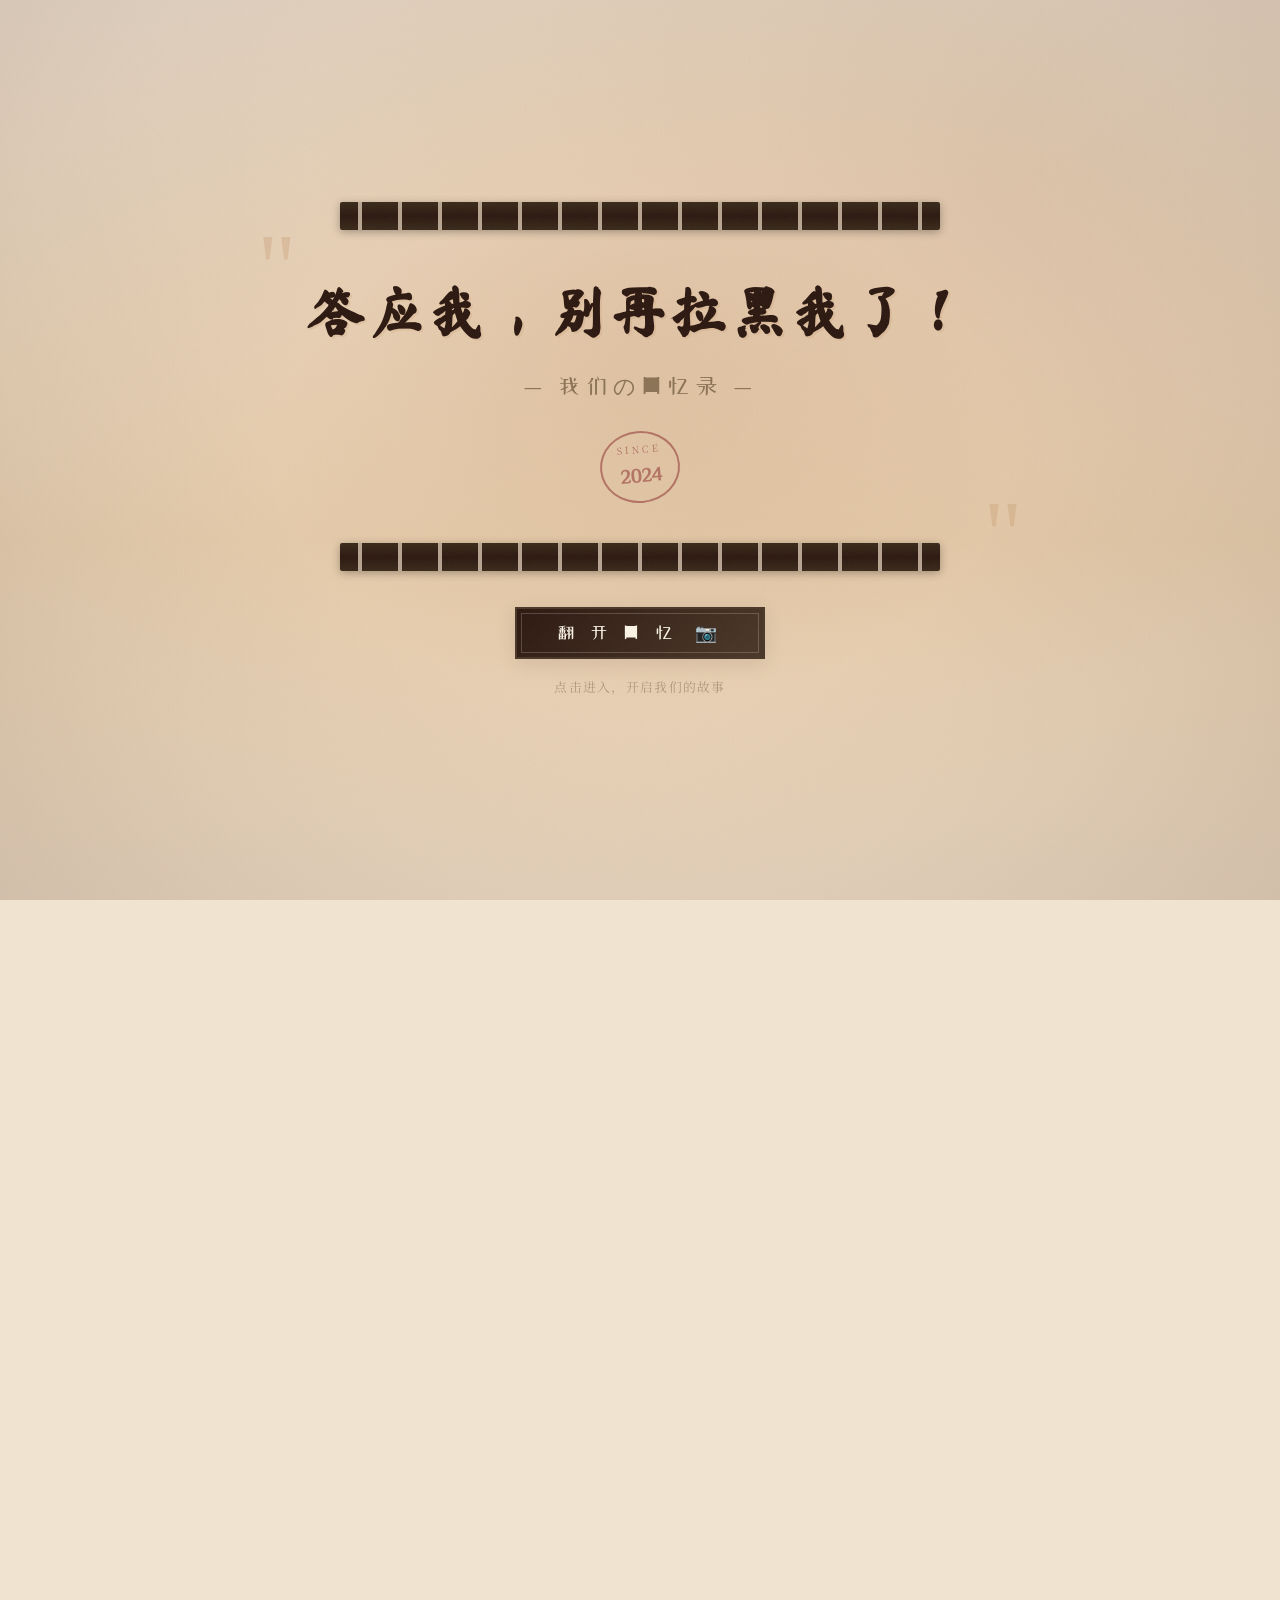
==== memories/index.html @ c4199455 "添加回忆录页面 - 复古胶片风" ====
<!DOCTYPE html>
<html lang="zh-CN">
<head>
    <meta charset="UTF-8">
    <meta name="viewport" content="width=device-width, initial-scale=1.0">
    <title>我们的回忆录</title>
    <link rel="preconnect" href="https://fonts.googleapis.com">
    <link rel="preconnect" href="https://fonts.gstatic.com" crossorigin>
    <link href="https://fonts.googleapis.com/css2?family=Ma+Shan+Zheng&family=Noto+Serif+SC:wght@300;400;700&family=ZCOOL+XiaoWei&display=swap" rel="stylesheet">
    <link rel="stylesheet" href="style.css">
</head>
<body>
    <!-- 胶片颗粒覆盖层 -->
    <div class="film-grain"></div>

    <!-- ========== 封面页 ========== -->
    <section class="cover" id="cover">
        <div class="cover-overlay"></div>

        <!-- 顶部胶片条 -->
        <div class="film-strip film-strip-top">
            <div class="sprocket-holes"></div>
        </div>

        <div class="cover-content">
            <!-- 装饰性引号 -->
            <span class="cover-quote cover-quote-left">"</span>

            <h1 class="cover-title" id="cover-title"></h1>
            <p class="cover-subtitle" id="cover-subtitle"></p>

            <span class="cover-quote cover-quote-right">"</span>

            <!-- 日期印章 -->
            <div class="date-stamp">
                <span class="stamp-text">Since</span>
                <span class="stamp-year">2024</span>
            </div>
        </div>

        <!-- 底部胶片条 -->
        <div class="film-strip film-strip-bottom">
            <div class="sprocket-holes"></div>
        </div>

        <!-- 进入按钮 -->
        <button class="enter-btn" id="enter-btn">
            <span class="enter-btn-text">翻 开 回 忆</span>
            <span class="enter-btn-icon">📷</span>
        </button>

        <p class="cover-hint">点击进入，开启我们的故事</p>
    </section>

    <!-- ========== 主内容区 ========== -->
    <main class="main-content" id="main-content">
        <!-- 音乐播放器 -->
        <div class="music-player" id="music-player">
            <button class="music-btn playing" id="music-toggle" title="暂停/播放音乐">
                <span class="music-disc">💿</span>
                <span class="music-note">🎵</span>
            </button>
            <div class="music-info" id="music-info">
                <span class="music-title"></span>
                <span class="music-artist"></span>
            </div>
        </div>

        <!-- 回忆时间轴 -->
        <section class="timeline" id="timeline">
            <div class="timeline-line"></div>
            <!-- 由 JS 动态生成 -->
        </section>

        <!-- 页脚 -->
        <footer class="footer">
            <div class="footer-divider"></div>
            <p class="footer-text">❤️</p>
            <p class="footer-sub">我们的故事，未完待续...</p>
            <p class="footer-sub">添加新回忆：把照片放进 photos/ 文件夹，在 data.json 里新增一条记录即可</p>
        </footer>
    </main>

    <!-- 背景音乐 -->
    <audio id="bg-music" loop preload="auto"></audio>

    <script src="script.js"></script>
</body>
</html>
---- memories/style.css ----
/* ============================================
   复古胶片风回忆录 — 样式表
   ============================================ */

/* --- CSS 变量 (复古暖色系) --- */
:root {
    --cream: #faf3e6;
    --paper: #f0e4d0;
    --warm-tan: #c4956a;
    --sepia: #8b7355;
    --dark-brown: #4a3728;
    --deep-brown: #2c1810;
    --vintage-red: #c41e3a;
    --faded-red: #a0524a;
    --gold: #b8860b;
    --dark-gold: #8b6914;
    --shadow-soft: 0 4px 20px rgba(44, 24, 16, 0.10);
    --shadow-card: 0 8px 32px rgba(44, 24, 16, 0.14);
    --shadow-hover: 0 16px 40px rgba(44, 24, 16, 0.20);
    --font-title: 'Ma Shan Zheng', 'STKaiti', 'KaiTi', cursive;
    --font-body: 'Noto Serif SC', 'STSong', 'SimSun', 'Songti SC', serif;
    --font-decorative: 'ZCOOL XiaoWei', 'STKaiti', 'KaiTi', serif;
    --transition-slow: 0.8s cubic-bezier(0.25, 0.46, 0.45, 0.94);
    --transition-medium: 0.4s cubic-bezier(0.25, 0.46, 0.45, 0.94);
}

/* --- 基础重置 --- */
*, *::before, *::after {
    margin: 0;
    padding: 0;
    box-sizing: border-box;
}

html {
    scroll-behavior: smooth;
    font-size: 16px;
}

body {
    font-family: var(--font-body);
    background-color: var(--paper);
    color: var(--dark-brown);
    line-height: 1.8;
    overflow-x: hidden;
    -webkit-font-smoothing: antialiased;
}

/* ============================================
   胶片颗粒覆盖层 (SVG 噪点)
   ============================================ */
.film-grain {
    position: fixed;
    inset: 0;
    pointer-events: none;
    z-index: 10000;
    opacity: 0.05;
    background-image: url("data:image/svg+xml,%3Csvg viewBox='0 0 256 256' xmlns='http://www.w3.org/2000/svg'%3E%3Cfilter id='noise'%3E%3CfeTurbulence type='fractalNoise' baseFrequency='0.85' numOctaves='4' stitchTiles='stitch'/%3E%3C/filter%3E%3Crect width='100%25' height='100%25' filter='url(%23noise)'/%3E%3C/svg%3E");
    background-repeat: repeat;
    background-size: 200px 200px;
    animation: grain-shift 0.5s steps(3) infinite;
}

@keyframes grain-shift {
    0%, 100% { transform: translate(0, 0); }
    33% { transform: translate(-1px, 1px); }
    66% { transform: translate(1px, -1px); }
}

/* ============================================
   封面页
   ============================================ */
.cover {
    position: fixed;
    inset: 0;
    z-index: 100;
    display: flex;
    flex-direction: column;
    align-items: center;
    justify-content: center;
    background:
        radial-gradient(ellipse at 50% 40%, rgba(196, 149, 106, 0.25) 0%, transparent 70%),
        radial-gradient(ellipse at 80% 20%, rgba(180, 130, 90, 0.15) 0%, transparent 50%),
        linear-gradient(180deg, #f5e6d3 0%, #eed9c0 30%, #e8d0b0 60%, #f0dcc5 100%);
    transition: transform var(--transition-slow), opacity var(--transition-slow);
}

.cover.hidden {
    transform: translateY(-100%);
    opacity: 0;
    pointer-events: none;
}

.cover-overlay {
    position: absolute;
    inset: 0;
    background:
        radial-gradient(ellipse at 50% 50%, transparent 40%, rgba(44, 24, 16, 0.15) 100%);
    pointer-events: none;
}

/* --- 胶片条 --- */
.film-strip {
    width: 90%;
    max-width: 600px;
    height: 28px;
    position: relative;
    background: linear-gradient(180deg, #3a2a1a 0%, #2c1810 50%, #3a2a1a 100%);
    border-radius: 2px;
    box-shadow: 0 2px 8px rgba(0,0,0,0.3);
}

.sprocket-holes {
    width: 100%;
    height: 100%;
    background-image:
        repeating-linear-gradient(
            90deg,
            transparent,
            transparent 18px,
            #f0dcc5 18px,
            #f0dcc5 22px,
            transparent 22px,
            transparent 40px
        );
    opacity: 0.7;
}

.film-strip-top {
    margin-bottom: 20px;
}

.film-strip-bottom {
    margin-top: 20px;
}

/* --- 封面文字 --- */
.cover-content {
    text-align: center;
    position: relative;
    padding: 20px 30px;
}

.cover-quote {
    font-family: Georgia, 'Times New Roman', serif;
    font-size: 6rem;
    color: var(--warm-tan);
    opacity: 0.3;
    position: absolute;
    line-height: 1;
}

.cover-quote-left {
    top: -30px;
    left: -20px;
}

.cover-quote-right {
    bottom: -60px;
    right: -20px;
}

.cover-title {
    font-family: var(--font-title);
    font-size: clamp(2rem, 5vw, 3.5rem);
    color: var(--deep-brown);
    letter-spacing: 0.08em;
    line-height: 1.5;
    text-shadow: 2px 2px 0px rgba(196, 149, 106, 0.2);
    animation: title-flicker 6s ease-in-out infinite;
}

@keyframes title-flicker {
    0%, 100% { opacity: 1; }
    92% { opacity: 1; }
    93% { opacity: 0.85; }
    94% { opacity: 1; }
    96% { opacity: 0.9; }
    97% { opacity: 1; }
}

.cover-subtitle {
    font-family: var(--font-decorative);
    font-size: clamp(1rem, 2vw, 1.4rem);
    color: var(--sepia);
    margin-top: 12px;
    letter-spacing: 0.2em;
}

/* --- 日期印章 --- */
.date-stamp {
    display: inline-flex;
    flex-direction: column;
    align-items: center;
    margin-top: 24px;
    padding: 8px 16px;
    border: 2px solid var(--faded-red);
    border-radius: 50%;
    color: var(--faded-red);
    transform: rotate(-5deg);
    opacity: 0.7;
}

.stamp-text {
    font-size: 0.6rem;
    letter-spacing: 0.3em;
    text-transform: uppercase;
}

.stamp-year {
    font-family: var(--font-decorative);
    font-size: 1.2rem;
    font-weight: 700;
}

/* --- 进入按钮 --- */
.enter-btn {
    margin-top: 36px;
    padding: 14px 40px;
    background: linear-gradient(135deg, var(--deep-brown), var(--dark-brown));
    color: var(--cream);
    border: 2px solid var(--dark-brown);
    font-family: var(--font-decorative);
    font-size: 1.1rem;
    letter-spacing: 0.3em;
    cursor: pointer;
    position: relative;
    overflow: hidden;
    transition: all var(--transition-medium);
    box-shadow: var(--shadow-soft);
}

.enter-btn::before {
    content: '';
    position: absolute;
    inset: 4px;
    border: 1px solid rgba(250, 243, 230, 0.2);
    pointer-events: none;
}

.enter-btn:hover {
    background: linear-gradient(135deg, #3a2518, var(--deep-brown));
    box-shadow: var(--shadow-hover);
    transform: translateY(-2px);
}

.enter-btn:active {
    transform: translateY(0);
}

.enter-btn-text {
    position: relative;
    z-index: 1;
}

.enter-btn-icon {
    margin-left: 8px;
    position: relative;
    z-index: 1;
}

/* --- 封面提示文字 --- */
.cover-hint {
    margin-top: 16px;
    font-size: 0.8rem;
    color: var(--sepia);
    opacity: 0.6;
    letter-spacing: 0.1em;
    animation: hint-pulse 2s ease-in-out infinite;
}

@keyframes hint-pulse {
    0%, 100% { opacity: 0.4; }
    50% { opacity: 0.8; }
}

/* ============================================
   主内容区
   ============================================ */
.main-content {
    min-height: 100vh;
    padding-bottom: 80px;
    opacity: 0;
    transition: opacity 0.6s ease;
}

.main-content.visible {
    opacity: 1;
}

/* ============================================
   音乐播放器
   ============================================ */
.music-player {
    position: fixed;
    top: 20px;
    right: 20px;
    z-index: 200;
    display: flex;
    align-items: center;
    gap: 10px;
    padding: 8px 16px 8px 8px;
    background: rgba(44, 24, 16, 0.85);
    backdrop-filter: blur(10px);
    border-radius: 30px;
    border: 1px solid rgba(196, 149, 106, 0.3);
    box-shadow: var(--shadow-soft);
    transition: all var(--transition-medium);
}

.music-player:hover {
    background: rgba(44, 24, 16, 0.95);
    box-shadow: var(--shadow-hover);
}

.music-btn {
    width: 40px;
    height: 40px;
    border-radius: 50%;
    border: 2px solid var(--warm-tan);
    background: transparent;
    cursor: pointer;
    display: flex;
    align-items: center;
    justify-content: center;
    font-size: 1rem;
    transition: all var(--transition-medium);
    position: relative;
}

.music-btn:hover {
    border-color: var(--cream);
    background: rgba(250, 243, 230, 0.1);
}

.music-btn .music-note {
    display: block;
    transition: all var(--transition-medium);
}

.music-btn.playing .music-note {
    animation: note-spin 2s linear infinite;
}

@keyframes note-spin {
    from { transform: rotate(0deg); }
    to { transform: rotate(360deg); }
}

.music-btn.paused .music-note {
    animation: none;
    opacity: 0.4;
}

.music-info {
    display: flex;
    flex-direction: column;
    line-height: 1.3;
}

.music-title {
    font-family: var(--font-decorative);
    font-size: 0.75rem;
    color: var(--cream);
    letter-spacing: 0.05em;
}

.music-artist {
    font-size: 0.65rem;
    color: var(--warm-tan);
    opacity: 0.8;
}

/* ============================================
   时间轴
   ============================================ */
.timeline {
    position: relative;
    max-width: 1000px;
    margin: 0 auto;
    padding: 80px 20px 40px;
}

/* 时间轴中线 */
.timeline-line {
    position: absolute;
    top: 0;
    left: 50%;
    transform: translateX(-50%);
    width: 2px;
    height: 100%;
    background: linear-gradient(
        180deg,
        transparent 0%,
        var(--warm-tan) 5%,
        var(--warm-tan) 95%,
        transparent 100%
    );
    z-index: 0;
}

/* ============================================
   回忆卡片
   ============================================ */
.memory-card {
    position: relative;
    display: flex;
    align-items: center;
    margin-bottom: 100px;
    opacity: 0;
    transform: translateY(60px);
    transition: opacity 0.8s ease, transform 0.8s cubic-bezier(0.25, 0.46, 0.45, 0.94);
    z-index: 1;
}

.memory-card.revealed {
    opacity: 1;
    transform: translateY(0);
}

/* 交替布局 */
.memory-card:nth-child(odd) {
    flex-direction: row;
    padding-right: 50%;
}

.memory-card:nth-child(even) {
    flex-direction: row-reverse;
    padding-left: 50%;
}

/* 时间轴节点 */
.memory-card::before {
    content: '';
    position: absolute;
    left: 50%;
    top: 50%;
    transform: translate(-50%, -50%);
    width: 14px;
    height: 14px;
    background: var(--vintage-red);
    border: 3px solid var(--cream);
    border-radius: 50%;
    z-index: 2;
    box-shadow: 0 0 0 4px var(--warm-tan);
}

/* --- 照片容器 (拍立得风格) --- */
.photo-wrapper {
    flex-shrink: 0;
    width: 260px;
    background: #fffef9;
    padding: 12px 12px 40px 12px;
    box-shadow: var(--shadow-card);
    transform: rotate(-2deg);
    transition: all var(--transition-medium);
    position: relative;
}

.memory-card:nth-child(even) .photo-wrapper {
    transform: rotate(2deg);
}

.photo-wrapper:hover {
    transform: rotate(0deg) scale(1.03);
    box-shadow: var(--shadow-hover);
    z-index: 5;
}

.photo-wrapper img {
    width: 100%;
    height: 200px;
    object-fit: cover;
    display: block;
    background: #e8d0b0;
}

/* 照片占位样式（图片未加载时） */
.photo-placeholder {
    width: 100%;
    height: 200px;
    background: linear-gradient(135deg, #e8d0b0, #dcc8a0, #e8d0b0);
    display: flex;
    align-items: center;
    justify-content: center;
    font-size: 2rem;
    color: var(--sepia);
}

/* --- 文字区域 --- */
.memory-text {
    padding: 20px 30px;
    flex: 1;
}

.memory-date {
    font-family: var(--font-decorative);
    font-size: 0.85rem;
    color: var(--vintage-red);
    letter-spacing: 0.15em;
    margin-bottom: 8px;
    display: flex;
    align-items: center;
    gap: 8px;
}

.memory-date::before {
    content: '📅';
    font-size: 0.75rem;
}

.memory-caption {
    font-family: var(--font-body);
    font-size: 1rem;
    color: var(--dark-brown);
    line-height: 1.9;
}

/* --- 卡片间距调整 --- */
.memory-card:nth-child(odd) .photo-wrapper {
    margin-right: 30px;
}

.memory-card:nth-child(even) .photo-wrapper {
    margin-left: 30px;
}

/* ============================================
   页脚
   ============================================ */
.footer {
    text-align: center;
    padding: 60px 20px 40px;
    position: relative;
    z-index: 1;
}

.footer-divider {
    width: 60px;
    height: 2px;
    background: var(--warm-tan);
    margin: 0 auto 30px;
    opacity: 0.5;
}

.footer-text {
    font-size: 2rem;
    animation: heart-beat 1.5s ease-in-out infinite;
}

@keyframes heart-beat {
    0%, 100% { transform: scale(1); }
    15% { transform: scale(1.15); }
    30% { transform: scale(1); }
    45% { transform: scale(1.1); }
    60% { transform: scale(1); }
}

.footer-sub {
    font-family: var(--font-decorative);
    font-size: 0.95rem;
    color: var(--sepia);
    margin-top: 8px;
    letter-spacing: 0.1em;
}

.footer-sub:last-child {
    font-size: 0.7rem;
    opacity: 0.5;
    margin-top: 20px;
}

/* ============================================
   响应式 — 移动端
   ============================================ */
@media (max-width: 768px) {
    .cover-title {
        font-size: 1.8rem;
    }

    .cover-subtitle {
        font-size: 0.95rem;
    }

    .enter-btn {
        padding: 12px 30px;
        font-size: 1rem;
    }

    /* 时间轴左对齐 */
    .timeline-line {
        left: 24px;
    }

    .memory-card,
    .memory-card:nth-child(odd),
    .memory-card:nth-child(even) {
        flex-direction: column;
        padding: 0 0 0 50px;
        margin-bottom: 60px;
    }

    .memory-card::before {
        left: 24px;
    }

    .memory-card:nth-child(odd) .photo-wrapper,
    .memory-card:nth-child(even) .photo-wrapper {
        margin: 0 0 16px 0;
        width: 100%;
        max-width: 280px;
    }

    .memory-text {
        padding: 10px 0;
    }

    .photo-wrapper img,
    .photo-placeholder {
        height: 180px;
    }

    /* 音乐播放器移到底部 */
    .music-player {
        top: auto;
        bottom: 20px;
        right: 10px;
        padding: 6px 12px 6px 6px;
    }

    .music-btn {
        width: 34px;
        height: 34px;
    }

    .music-info {
        display: none;
    }

    .cover-quote {
        font-size: 3rem;
    }
}

@media (max-width: 400px) {
    .cover-title {
        font-size: 1.5rem;
    }

    .memory-card,
    .memory-card:nth-child(odd),
    .memory-card:nth-child(even) {
        padding-left: 40px;
    }

    .photo-wrapper img,
    .photo-placeholder {
        height: 150px;
    }
}

/* ============================================
   打印样式 (如果有人想打印留念)
   ============================================ */
@media print {
    .film-grain,
    .music-player,
    .enter-btn,
    .cover-hint,
    .film-strip { display: none; }

    .cover { position: relative; }
    .main-content { opacity: 1; }
}
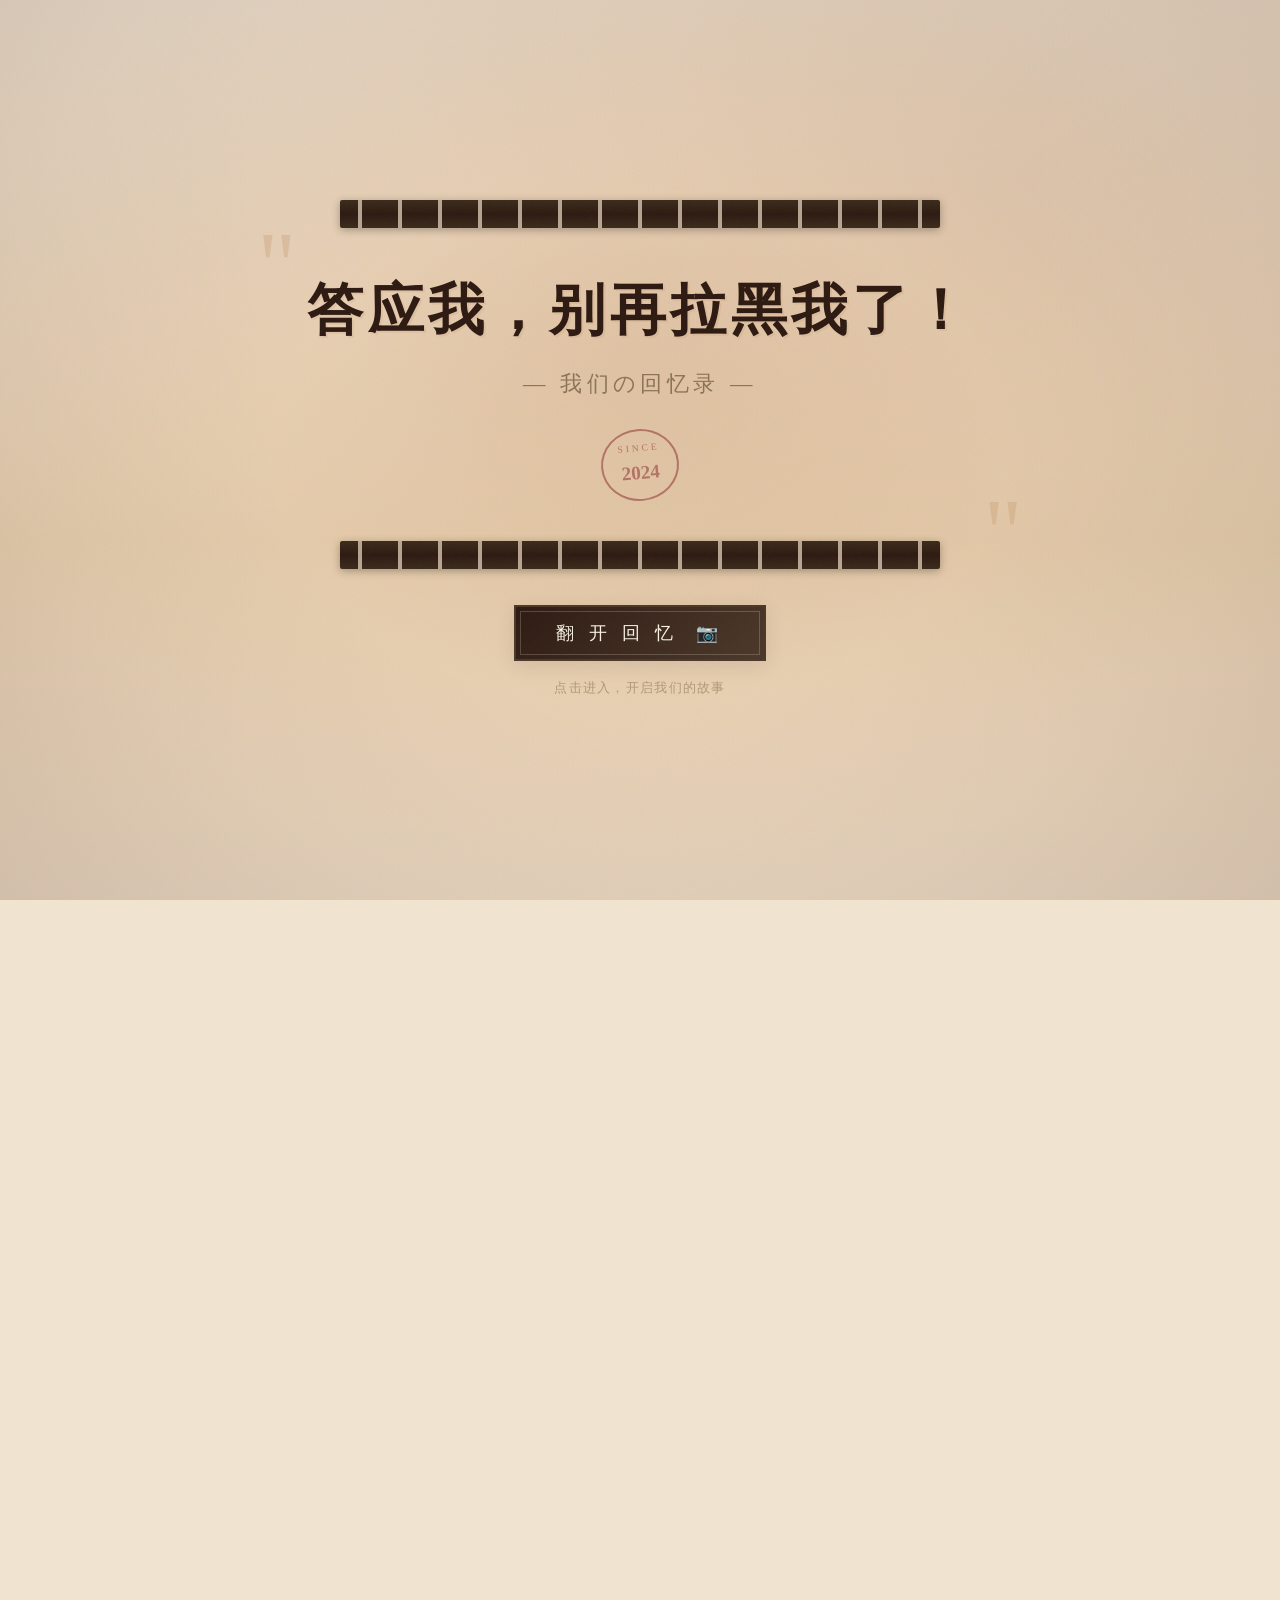
==== commit 344f3f7c: "去掉 Google Fonts，改用系统字体，国内加载更快" ====
--- a/memories/index.html
+++ b/memories/index.html
@@ -4,9 +4,6 @@
     <meta charset="UTF-8">
     <meta name="viewport" content="width=device-width, initial-scale=1.0">
     <title>我们的回忆录</title>
-    <link rel="preconnect" href="https://fonts.googleapis.com">
-    <link rel="preconnect" href="https://fonts.gstatic.com" crossorigin>
-    <link href="https://fonts.googleapis.com/css2?family=Ma+Shan+Zheng&family=Noto+Serif+SC:wght@300;400;700&family=ZCOOL+XiaoWei&display=swap" rel="stylesheet">
     <link rel="stylesheet" href="style.css">
 </head>
 <body>
--- a/memories/style.css
+++ b/memories/style.css
@@ -17,9 +17,9 @@
     --shadow-soft: 0 4px 20px rgba(44, 24, 16, 0.10);
     --shadow-card: 0 8px 32px rgba(44, 24, 16, 0.14);
     --shadow-hover: 0 16px 40px rgba(44, 24, 16, 0.20);
-    --font-title: 'Ma Shan Zheng', 'STKaiti', 'KaiTi', cursive;
-    --font-body: 'Noto Serif SC', 'STSong', 'SimSun', 'Songti SC', serif;
-    --font-decorative: 'ZCOOL XiaoWei', 'STKaiti', 'KaiTi', serif;
+    --font-title: 'KaiTi', 'STKaiti', '楷体', cursive;
+    --font-body: 'Songti SC', 'STSong', '宋体', 'SimSun', serif;
+    --font-decorative: 'KaiTi', 'STKaiti', '楷体', serif;
     --transition-slow: 0.8s cubic-bezier(0.25, 0.46, 0.45, 0.94);
     --transition-medium: 0.4s cubic-bezier(0.25, 0.46, 0.45, 0.94);
 }
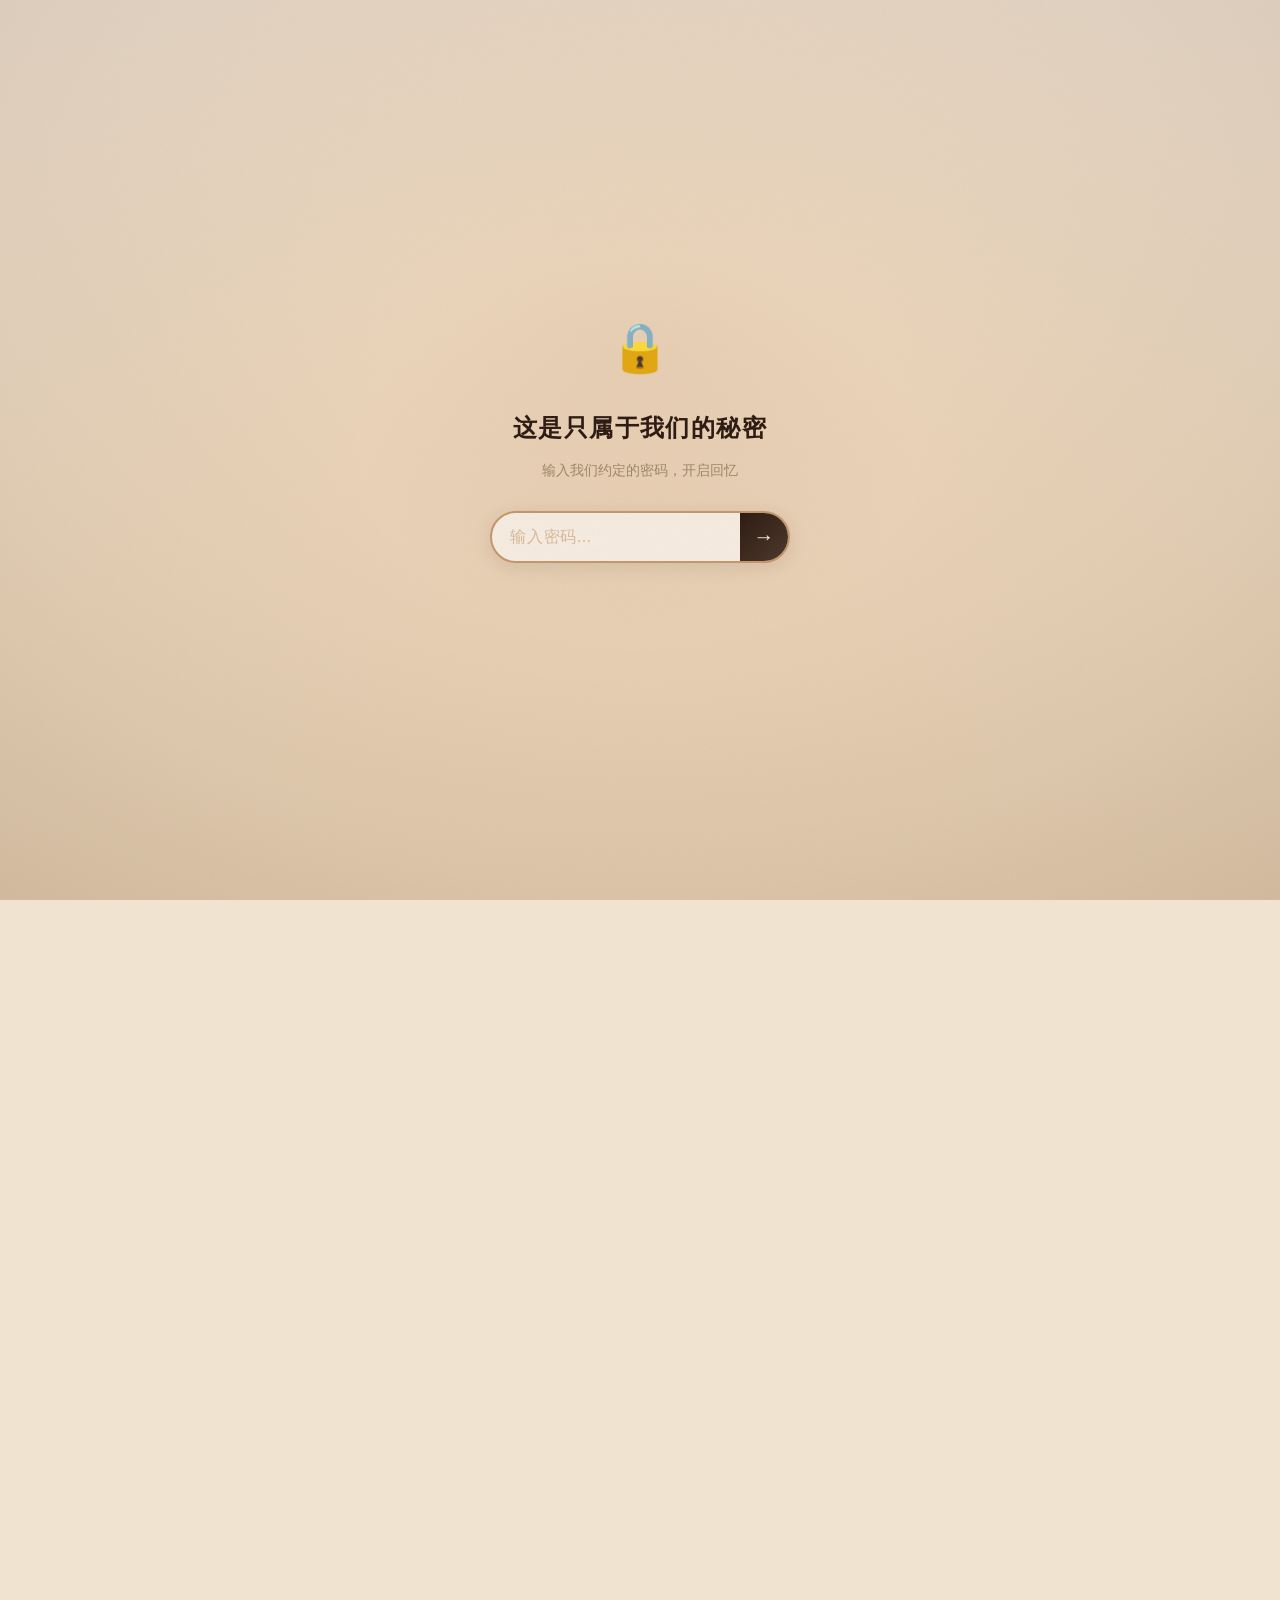
==== commit 5b72c599: "添加密码锁屏，保护隐私" ====
--- a/memories/index.html
+++ b/memories/index.html
@@ -9,6 +9,30 @@
 <body>
     <!-- 胶片颗粒覆盖层 -->
     <div class="film-grain"></div>
+
+    <!-- ========== 密码锁屏 ========== -->
+    <section class="password-screen" id="password-screen">
+        <div class="password-overlay"></div>
+        <div class="password-card">
+            <div class="password-icon">🔒</div>
+            <h2 class="password-title">这是只属于我们的秘密</h2>
+            <p class="password-hint">输入我们约定的密码，开启回忆</p>
+            <div class="password-input-group">
+                <input
+                    type="password"
+                    id="password-input"
+                    class="password-input"
+                    placeholder="输入密码..."
+                    maxlength="20"
+                    autocomplete="off"
+                >
+                <button class="password-submit" id="password-submit">
+                    <span>→</span>
+                </button>
+            </div>
+            <p class="password-error" id="password-error"></p>
+        </div>
+    </section>
 
     <!-- ========== 封面页 ========== -->
     <section class="cover" id="cover">
--- a/memories/style.css
+++ b/memories/style.css
@@ -67,6 +67,161 @@
 }
 
 /* ============================================
+   密码锁屏
+   ============================================ */
+.password-screen {
+    position: fixed;
+    inset: 0;
+    z-index: 200;
+    display: flex;
+    align-items: center;
+    justify-content: center;
+    background:
+        radial-gradient(ellipse at 50% 40%, rgba(196, 149, 106, 0.2) 0%, transparent 70%),
+        linear-gradient(180deg, #f5e6d3 0%, #eed9c0 50%, #e8d0b0 100%);
+    transition: opacity 0.6s ease, transform 0.6s ease;
+}
+
+.password-screen.hidden {
+    opacity: 0;
+    transform: scale(1.05);
+    pointer-events: none;
+}
+
+.password-overlay {
+    position: absolute;
+    inset: 0;
+    background:
+        radial-gradient(ellipse at 50% 50%, transparent 30%, rgba(44, 24, 16, 0.12) 100%);
+    pointer-events: none;
+}
+
+.password-card {
+    position: relative;
+    z-index: 1;
+    text-align: center;
+    padding: 40px 30px;
+    max-width: 360px;
+    width: 90%;
+}
+
+.password-icon {
+    font-size: 3rem;
+    margin-bottom: 16px;
+    animation: lock-float 3s ease-in-out infinite;
+}
+
+@keyframes lock-float {
+    0%, 100% { transform: translateY(0); }
+    50% { transform: translateY(-8px); }
+}
+
+.password-title {
+    font-family: var(--font-title);
+    font-size: 1.5rem;
+    color: var(--deep-brown);
+    margin-bottom: 8px;
+    letter-spacing: 0.06em;
+}
+
+.password-hint {
+    font-family: var(--font-body);
+    font-size: 0.85rem;
+    color: var(--sepia);
+    margin-bottom: 28px;
+    opacity: 0.8;
+}
+
+.password-input-group {
+    display: flex;
+    align-items: center;
+    justify-content: center;
+    gap: 0;
+    background: rgba(255, 255, 255, 0.6);
+    border: 2px solid var(--warm-tan);
+    border-radius: 30px;
+    overflow: hidden;
+    box-shadow: var(--shadow-soft);
+    transition: all var(--transition-medium);
+}
+
+.password-input-group:focus-within {
+    border-color: var(--deep-brown);
+    box-shadow: var(--shadow-card);
+}
+
+.password-input {
+    flex: 1;
+    padding: 14px 18px;
+    border: none;
+    background: transparent;
+    font-family: var(--font-body);
+    font-size: 1rem;
+    color: var(--deep-brown);
+    outline: none;
+    letter-spacing: 0.1em;
+    min-width: 0;
+}
+
+.password-input::placeholder {
+    color: var(--warm-tan);
+    opacity: 0.6;
+    letter-spacing: 0.05em;
+}
+
+.password-submit {
+    width: 48px;
+    height: 48px;
+    flex-shrink: 0;
+    border: none;
+    background: linear-gradient(135deg, var(--deep-brown), var(--dark-brown));
+    color: var(--cream);
+    font-size: 1.3rem;
+    cursor: pointer;
+    display: flex;
+    align-items: center;
+    justify-content: center;
+    transition: all var(--transition-medium);
+}
+
+.password-submit:hover {
+    background: linear-gradient(135deg, #3a2518, var(--deep-brown));
+}
+
+.password-submit:active {
+    transform: scale(0.95);
+}
+
+.password-error {
+    font-family: var(--font-body);
+    font-size: 0.8rem;
+    color: var(--vintage-red);
+    margin-top: 12px;
+    min-height: 20px;
+    opacity: 0;
+    transition: opacity 0.3s ease;
+}
+
+.password-error.show {
+    opacity: 1;
+}
+
+/* 密码输入抖动动画 */
+.password-input-group.shake {
+    animation: shake 0.5s ease;
+}
+
+@keyframes shake {
+    0%, 100% { transform: translateX(0); }
+    15% { transform: translateX(-8px); }
+    30% { transform: translateX(8px); }
+    45% { transform: translateX(-6px); }
+    60% { transform: translateX(6px); }
+    75% { transform: translateX(-3px); }
+    90% { transform: translateX(3px); }
+}
+
+/* ============================================
    封面页
    ============================================ */
 .cover {
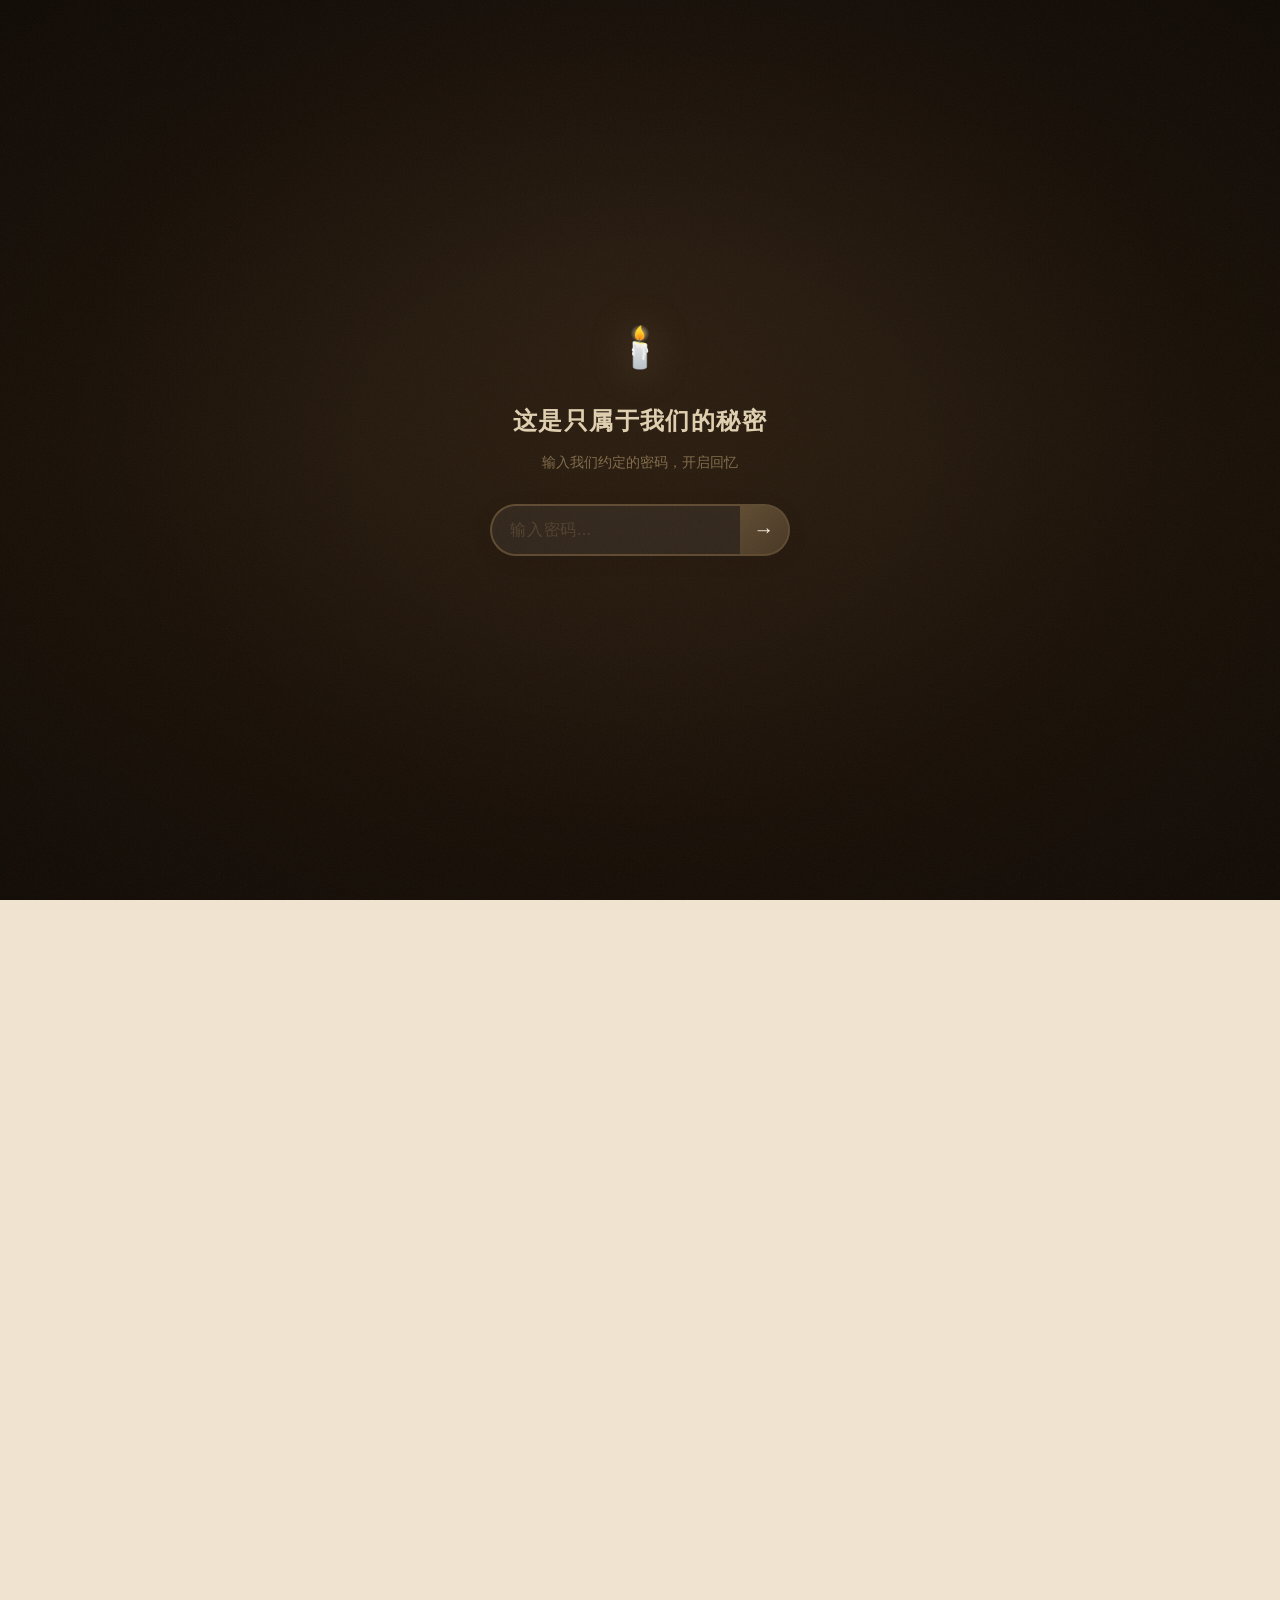
==== commit 2ccde77b: "封面重做：高级暗色电影感 + 浮动光粒子 + 呼吸光晕" ====
--- a/memories/index.html
+++ b/memories/index.html
@@ -14,7 +14,7 @@
     <section class="password-screen" id="password-screen">
         <div class="password-overlay"></div>
         <div class="password-card">
-            <div class="password-icon">🔒</div>
+            <div class="password-icon">🕯️</div>
             <h2 class="password-title">这是只属于我们的秘密</h2>
             <p class="password-hint">输入我们约定的密码，开启回忆</p>
             <div class="password-input-group">
@@ -36,7 +36,14 @@
 
     <!-- ========== 封面页 ========== -->
     <section class="cover" id="cover">
-        <div class="cover-overlay"></div>
+        <!-- 浮动光粒子 -->
+        <div class="particles-container" id="particles"></div>
+
+        <!-- 暗角 -->
+        <div class="cover-vignette"></div>
+
+        <!-- 中心光晕 -->
+        <div class="cover-spotlight"></div>
 
         <!-- 顶部胶片条 -->
         <div class="film-strip film-strip-top">
@@ -44,18 +51,31 @@
         </div>
 
         <div class="cover-content">
-            <!-- 装饰性引号 -->
-            <span class="cover-quote cover-quote-left">"</span>
+            <!-- 装饰 -->
+            <div class="cover-ornament">
+                <span class="ornament-line"></span>
+                <span class="ornament-star">✦</span>
+                <span class="ornament-line"></span>
+            </div>
 
+            <!-- 主标题 -->
             <h1 class="cover-title" id="cover-title"></h1>
+
+            <!-- 分割装饰 -->
+            <div class="cover-divider">
+                <span class="divider-dot">·</span>
+                <span class="divider-heart">♥</span>
+                <span class="divider-dot">·</span>
+            </div>
+
+            <!-- 副标题 -->
             <p class="cover-subtitle" id="cover-subtitle"></p>
 
-            <span class="cover-quote cover-quote-right">"</span>
-
-            <!-- 日期印章 -->
-            <div class="date-stamp">
-                <span class="stamp-text">Since</span>
-                <span class="stamp-year">2024</span>
+            <!-- 纪念日 -->
+            <div class="cover-since">
+                <span class="since-line"></span>
+                <span class="since-text">SINCE 2024</span>
+                <span class="since-line"></span>
             </div>
         </div>
 
@@ -66,11 +86,13 @@
 
         <!-- 进入按钮 -->
         <button class="enter-btn" id="enter-btn">
-            <span class="enter-btn-text">翻 开 回 忆</span>
-            <span class="enter-btn-icon">📷</span>
+            <span class="enter-btn-inner">
+                <span class="enter-btn-text">翻 开 回 忆</span>
+                <span class="enter-btn-arrow">→</span>
+            </span>
         </button>
 
-        <p class="cover-hint">点击进入，开启我们的故事</p>
+        <p class="cover-hint">轻触以上，开启时光</p>
     </section>
 
     <!-- ========== 主内容区 ========== -->
--- a/memories/style.css
+++ b/memories/style.css
@@ -92,7 +92,7 @@
     position: absolute;
     inset: 0;
     background:
-        radial-gradient(ellipse at 50% 50%, transparent 30%, rgba(44, 24, 16, 0.12) 100%);
+        radial-gradient(ellipse at 50% 50%, transparent 30%, rgba(0, 0, 0, 0.4) 100%);
     pointer-events: none;
 }
 
@@ -106,9 +106,10 @@
 }
 
 .password-icon {
-    font-size: 3rem;
+    font-size: 2.5rem;
     margin-bottom: 16px;
     animation: lock-float 3s ease-in-out infinite;
+    filter: drop-shadow(0 0 20px rgba(200, 160, 100, 0.3));
 }
 
 @keyframes lock-float {
@@ -222,7 +223,7 @@
 }
 
 /* ============================================
-   封面页
+   封面页 — 高级电影感
    ============================================ */
 .cover {
     position: fixed;
@@ -233,35 +234,91 @@
     align-items: center;
     justify-content: center;
     background:
-        radial-gradient(ellipse at 50% 40%, rgba(196, 149, 106, 0.25) 0%, transparent 70%),
-        radial-gradient(ellipse at 80% 20%, rgba(180, 130, 90, 0.15) 0%, transparent 50%),
-        linear-gradient(180deg, #f5e6d3 0%, #eed9c0 30%, #e8d0b0 60%, #f0dcc5 100%);
-    transition: transform var(--transition-slow), opacity var(--transition-slow);
+        radial-gradient(ellipse at 50% 30%, rgba(196, 149, 106, 0.12) 0%, transparent 60%),
+        radial-gradient(ellipse at 30% 70%, rgba(139, 90, 60, 0.08) 0%, transparent 50%),
+        radial-gradient(ellipse at 80% 60%, rgba(180, 130, 90, 0.06) 0%, transparent 50%),
+        linear-gradient(180deg, #1a1008 0%, #1f1409 30%, #1c1108 60%, #1a0f07 100%);
+    transition: transform 0.9s cubic-bezier(0.4, 0, 0.2, 1), opacity 0.9s cubic-bezier(0.4, 0, 0.2, 1);
+    overflow: hidden;
 }
 
 .cover.hidden {
-    transform: translateY(-100%);
+    transform: translateY(-105%);
     opacity: 0;
     pointer-events: none;
 }
 
-.cover-overlay {
+/* --- 中心光晕 --- */
+.cover-spotlight {
+    position: absolute;
+    top: 50%;
+    left: 50%;
+    transform: translate(-50%, -50%);
+    width: min(600px, 90vw);
+    height: min(700px, 80vh);
+    background: radial-gradient(ellipse at center, rgba(201, 169, 110, 0.10) 0%, rgba(180, 140, 80, 0.04) 40%, transparent 70%);
+    pointer-events: none;
+    animation: spotlight-breathe 4s ease-in-out infinite;
+}
+
+@keyframes spotlight-breathe {
+    0%, 100% { opacity: 0.8; transform: translate(-50%, -50%) scale(1); }
+    50% { opacity: 1; transform: translate(-50%, -50%) scale(1.06); }
+}
+
+/* --- 暗角 --- */
+.cover-vignette {
     position: absolute;
     inset: 0;
-    background:
-        radial-gradient(ellipse at 50% 50%, transparent 40%, rgba(44, 24, 16, 0.15) 100%);
+    background: radial-gradient(ellipse at center, transparent 50%, rgba(0, 0, 0, 0.5) 100%);
     pointer-events: none;
+    z-index: 1;
+}
+
+/* --- 浮动光粒子 --- */
+.particles-container {
+    position: absolute;
+    inset: 0;
+    pointer-events: none;
+    z-index: 0;
+    overflow: hidden;
+}
+
+.particle {
+    position: absolute;
+    border-radius: 50%;
+    background: radial-gradient(circle, rgba(220, 190, 140, 0.9) 0%, rgba(200, 160, 100, 0) 100%);
+    animation: float-up linear infinite;
+}
+
+@keyframes float-up {
+    0% {
+        transform: translateY(0) translateX(0) scale(1);
+        opacity: 0;
+    }
+    10% {
+        opacity: 1;
+    }
+    60% {
+        opacity: 0.6;
+    }
+    100% {
+        transform: translateY(-100vh) translateX(40px) scale(0.3);
+        opacity: 0;
+    }
 }
 
 /* --- 胶片条 --- */
 .film-strip {
-    width: 90%;
-    max-width: 600px;
-    height: 28px;
-    position: relative;
-    background: linear-gradient(180deg, #3a2a1a 0%, #2c1810 50%, #3a2a1a 100%);
+    width: min(85%, 500px);
+    height: 32px;
+    position: relative;
+    z-index: 2;
+    background: linear-gradient(180deg, #2a1a0c 0%, #1a0f06 40%, #2a1a0c 100%);
     border-radius: 2px;
-    box-shadow: 0 2px 8px rgba(0,0,0,0.3);
+    box-shadow:
+        0 4px 20px rgba(0, 0, 0, 0.5),
+        inset 0 1px 0 rgba(255, 255, 255, 0.03);
 }
 
 .sprocket-holes {
@@ -271,161 +328,283 @@
         repeating-linear-gradient(
             90deg,
             transparent,
-            transparent 18px,
-            #f0dcc5 18px,
-            #f0dcc5 22px,
-            transparent 22px,
-            transparent 40px
+            transparent 16px,
+            rgba(20, 12, 6, 0.8) 16px,
+            rgba(20, 12, 6, 0.8) 20px,
+            transparent 20px,
+            transparent 36px
         );
-    opacity: 0.7;
 }
 
 .film-strip-top {
-    margin-bottom: 20px;
+    margin-bottom: 12px;
 }
 
 .film-strip-bottom {
-    margin-top: 20px;
+    margin-top: 12px;
 }
 
 /* --- 封面文字 --- */
 .cover-content {
     text-align: center;
     position: relative;
-    padding: 20px 30px;
-}
-
-.cover-quote {
-    font-family: Georgia, 'Times New Roman', serif;
-    font-size: 6rem;
-    color: var(--warm-tan);
-    opacity: 0.3;
-    position: absolute;
-    line-height: 1;
-}
-
-.cover-quote-left {
-    top: -30px;
-    left: -20px;
-}
-
-.cover-quote-right {
-    bottom: -60px;
-    right: -20px;
-}
-
+    z-index: 3;
+    padding: 16px 24px;
+    max-width: 500px;
+}
+
+/* 顶部装饰 */
+.cover-ornament {
+    display: flex;
+    align-items: center;
+    justify-content: center;
+    gap: 12px;
+    margin-bottom: 28px;
+}
+
+.ornament-line {
+    display: block;
+    width: 40px;
+    height: 1px;
+    background: linear-gradient(90deg, transparent, rgba(201, 169, 110, 0.5), transparent);
+}
+
+.ornament-star {
+    color: #c9a96e;
+    font-size: 0.7rem;
+    animation: star-twinkle 2s ease-in-out infinite;
+}
+
+@keyframes star-twinkle {
+    0%, 100% { opacity: 0.4; }
+    50% { opacity: 1; }
+}
+
+/* 主标题 */
 .cover-title {
     font-family: var(--font-title);
-    font-size: clamp(2rem, 5vw, 3.5rem);
-    color: var(--deep-brown);
-    letter-spacing: 0.08em;
-    line-height: 1.5;
-    text-shadow: 2px 2px 0px rgba(196, 149, 106, 0.2);
-    animation: title-flicker 6s ease-in-out infinite;
-}
-
-@keyframes title-flicker {
-    0%, 100% { opacity: 1; }
-    92% { opacity: 1; }
-    93% { opacity: 0.85; }
-    94% { opacity: 1; }
-    96% { opacity: 0.9; }
-    97% { opacity: 1; }
-}
-
+    font-size: clamp(2rem, 5vw, 3.2rem);
+    color: #f0dfc0;
+    letter-spacing: 0.1em;
+    line-height: 1.6;
+    text-shadow:
+        0 0 40px rgba(200, 160, 100, 0.25),
+        0 2px 4px rgba(0, 0, 0, 0.5);
+    animation: title-glow 4s ease-in-out infinite;
+    margin: 0;
+}
+
+@keyframes title-glow {
+    0%, 100% { text-shadow: 0 0 40px rgba(200, 160, 100, 0.25), 0 2px 4px rgba(0,0,0,0.5); }
+    50% { text-shadow: 0 0 60px rgba(220, 180, 120, 0.40), 0 2px 4px rgba(0,0,0,0.5); }
+}
+
+/* 分割装饰 */
+.cover-divider {
+    display: flex;
+    align-items: center;
+    justify-content: center;
+    gap: 16px;
+    margin: 20px 0;
+}
+
+.divider-dot {
+    color: rgba(201, 169, 110, 0.5);
+    font-size: 0.5rem;
+}
+
+.divider-heart {
+    color: #c9a96e;
+    font-size: 0.85rem;
+    animation: heart-glow 1.5s ease-in-out infinite;
+}
+
+@keyframes heart-glow {
+    0%, 100% { opacity: 0.5; transform: scale(1); }
+    50% { opacity: 1; transform: scale(1.2); }
+}
+
+/* 副标题 */
 .cover-subtitle {
     font-family: var(--font-decorative);
-    font-size: clamp(1rem, 2vw, 1.4rem);
-    color: var(--sepia);
-    margin-top: 12px;
-    letter-spacing: 0.2em;
-}
-
-/* --- 日期印章 --- */
-.date-stamp {
-    display: inline-flex;
-    flex-direction: column;
-    align-items: center;
-    margin-top: 24px;
-    padding: 8px 16px;
-    border: 2px solid var(--faded-red);
-    border-radius: 50%;
-    color: var(--faded-red);
-    transform: rotate(-5deg);
-    opacity: 0.7;
-}
-
-.stamp-text {
-    font-size: 0.6rem;
-    letter-spacing: 0.3em;
-    text-transform: uppercase;
-}
-
-.stamp-year {
+    font-size: clamp(0.9rem, 1.8vw, 1.15rem);
+    color: rgba(200, 170, 120, 0.8);
+    margin: 0 auto;
+    letter-spacing: 0.25em;
+}
+
+/* 纪念日 */
+.cover-since {
+    display: flex;
+    align-items: center;
+    justify-content: center;
+    gap: 14px;
+    margin-top: 28px;
+}
+
+.since-line {
+    display: block;
+    width: 30px;
+    height: 1px;
+    background: rgba(201, 169, 110, 0.35);
+}
+
+.since-text {
     font-family: var(--font-decorative);
-    font-size: 1.2rem;
-    font-weight: 700;
+    font-size: 0.7rem;
+    letter-spacing: 0.35em;
+    color: rgba(180, 150, 110, 0.6);
 }
 
 /* --- 进入按钮 --- */
 .enter-btn {
-    margin-top: 36px;
-    padding: 14px 40px;
-    background: linear-gradient(135deg, var(--deep-brown), var(--dark-brown));
-    color: var(--cream);
-    border: 2px solid var(--dark-brown);
+    position: relative;
+    z-index: 3;
+    margin-top: 28px;
+    padding: 16px 48px;
+    background: transparent;
+    color: #d4b87a;
+    border: 1.5px solid rgba(200, 160, 100, 0.4);
     font-family: var(--font-decorative);
-    font-size: 1.1rem;
+    font-size: 1rem;
     letter-spacing: 0.3em;
     cursor: pointer;
+    transition: all 0.5s cubic-bezier(0.4, 0, 0.2, 1);
     position: relative;
     overflow: hidden;
-    transition: all var(--transition-medium);
-    box-shadow: var(--shadow-soft);
+    border-radius: 2px;
 }
 
 .enter-btn::before {
     content: '';
     position: absolute;
-    inset: 4px;
-    border: 1px solid rgba(250, 243, 230, 0.2);
-    pointer-events: none;
+    inset: 0;
+    background: linear-gradient(135deg, rgba(200, 160, 100, 0.08), rgba(180, 130, 80, 0.03));
+    opacity: 0;
+    transition: opacity 0.5s ease;
+}
+
+.enter-btn::after {
+    content: '';
+    position: absolute;
+    top: 50%;
+    left: 50%;
+    width: 0;
+    height: 0;
+    background: rgba(220, 190, 140, 0.08);
+    border-radius: 50%;
+    transform: translate(-50%, -50%);
+    transition: width 0.6s ease, height 0.6s ease;
 }
 
 .enter-btn:hover {
-    background: linear-gradient(135deg, #3a2518, var(--deep-brown));
-    box-shadow: var(--shadow-hover);
-    transform: translateY(-2px);
+    border-color: rgba(220, 180, 120, 0.7);
+    color: #e8d5b0;
+    text-shadow: 0 0 20px rgba(200, 160, 100, 0.3);
+    box-shadow:
+        0 0 30px rgba(200, 160, 100, 0.1),
+        inset 0 0 30px rgba(200, 160, 100, 0.03);
+    transform: translateY(-1px);
+}
+
+.enter-btn:hover::before {
+    opacity: 1;
+}
+
+.enter-btn:hover::after {
+    width: 400px;
+    height: 400px;
 }
 
 .enter-btn:active {
     transform: translateY(0);
-}
-
-.enter-btn-text {
+    transition: transform 0.1s ease;
+}
+
+.enter-btn-inner {
     position: relative;
     z-index: 1;
-}
-
-.enter-btn-icon {
-    margin-left: 8px;
-    position: relative;
-    z-index: 1;
-}
-
-/* --- 封面提示文字 --- */
+    display: flex;
+    align-items: center;
+    gap: 12px;
+}
+
+.enter-btn-arrow {
+    display: inline-block;
+    transition: transform 0.3s ease;
+    font-size: 1.1rem;
+}
+
+.enter-btn:hover .enter-btn-arrow {
+    transform: translateX(4px);
+}
+
+/* --- 封面提示 --- */
 .cover-hint {
-    margin-top: 16px;
-    font-size: 0.8rem;
-    color: var(--sepia);
-    opacity: 0.6;
-    letter-spacing: 0.1em;
-    animation: hint-pulse 2s ease-in-out infinite;
-}
-
-@keyframes hint-pulse {
-    0%, 100% { opacity: 0.4; }
-    50% { opacity: 0.8; }
+    position: relative;
+    z-index: 3;
+    margin-top: 18px;
+    font-family: var(--font-body);
+    font-size: 0.7rem;
+    color: rgba(180, 150, 110, 0.4);
+    letter-spacing: 0.15em;
+    animation: hint-fade 2.5s ease-in-out infinite;
+}
+
+@keyframes hint-fade {
+    0%, 100% { opacity: 0.3; }
+    50% { opacity: 0.7; }
+}
+
+/* ============================================
+   密码锁屏跟随封面风格
+   ============================================ */
+.password-screen {
+    background:
+        radial-gradient(ellipse at 50% 40%, rgba(196, 149, 106, 0.08) 0%, transparent 60%),
+        linear-gradient(180deg, #1a1008 0%, #1f1409 50%, #1c1108 100%);
+}
+
+.password-card {
+    color: #f0dfc0;
+}
+
+.password-title {
+    color: #e0d0b0;
+}
+
+.password-hint {
+    color: rgba(200, 170, 120, 0.7);
+}
+
+.password-input-group {
+    background: rgba(255, 255, 255, 0.06);
+    border-color: rgba(200, 160, 100, 0.3);
+}
+
+.password-input-group:focus-within {
+    border-color: rgba(220, 180, 120, 0.6);
+    box-shadow: 0 0 30px rgba(200, 160, 100, 0.1);
+}
+
+.password-input {
+    color: #f0dfc0;
+}
+
+.password-input::placeholder {
+    color: rgba(180, 150, 110, 0.4);
+}
+
+.password-submit {
+    background: linear-gradient(135deg, rgba(200, 160, 100, 0.3), rgba(160, 120, 70, 0.2));
+}
+
+.password-submit:hover {
+    background: linear-gradient(135deg, rgba(220, 180, 120, 0.4), rgba(180, 140, 90, 0.3));
+}
+
+.password-error {
+    color: #d4756b;
 }
 
 /* ============================================
@@ -729,17 +908,31 @@
    ============================================ */
 @media (max-width: 768px) {
     .cover-title {
-        font-size: 1.8rem;
+        font-size: 1.7rem;
     }
 
     .cover-subtitle {
-        font-size: 0.95rem;
+        font-size: 0.85rem;
+    }
+
+    .cover-spotlight {
+        width: 90vw;
+        height: 60vh;
     }
 
     .enter-btn {
-        padding: 12px 30px;
-        font-size: 1rem;
-    }
+        padding: 14px 36px;
+        font-size: 0.9rem;
+    }
+
+    .film-strip {
+        width: 90%;
+        height: 24px;
+    }
+
+    .cover-ornament { margin-bottom: 20px; }
+    .cover-divider { margin: 16px 0; }
+    .cover-since { margin-top: 22px; }
 
     /* 时间轴左对齐 */
     .timeline-line {
@@ -798,8 +991,23 @@
 
 @media (max-width: 400px) {
     .cover-title {
-        font-size: 1.5rem;
-    }
+        font-size: 1.4rem;
+    }
+
+    .cover-content {
+        padding: 12px 16px;
+    }
+
+    .enter-btn {
+        padding: 12px 30px;
+        font-size: 0.85rem;
+    }
+
+    .cover-ornament { gap: 8px; margin-bottom: 16px; }
+    .ornament-line { width: 25px; }
+    .cover-divider { margin: 12px 0; gap: 10px; }
+    .cover-since { margin-top: 18px; gap: 10px; }
+    .since-line { width: 20px; }
 
     .memory-card,
     .memory-card:nth-child(odd),
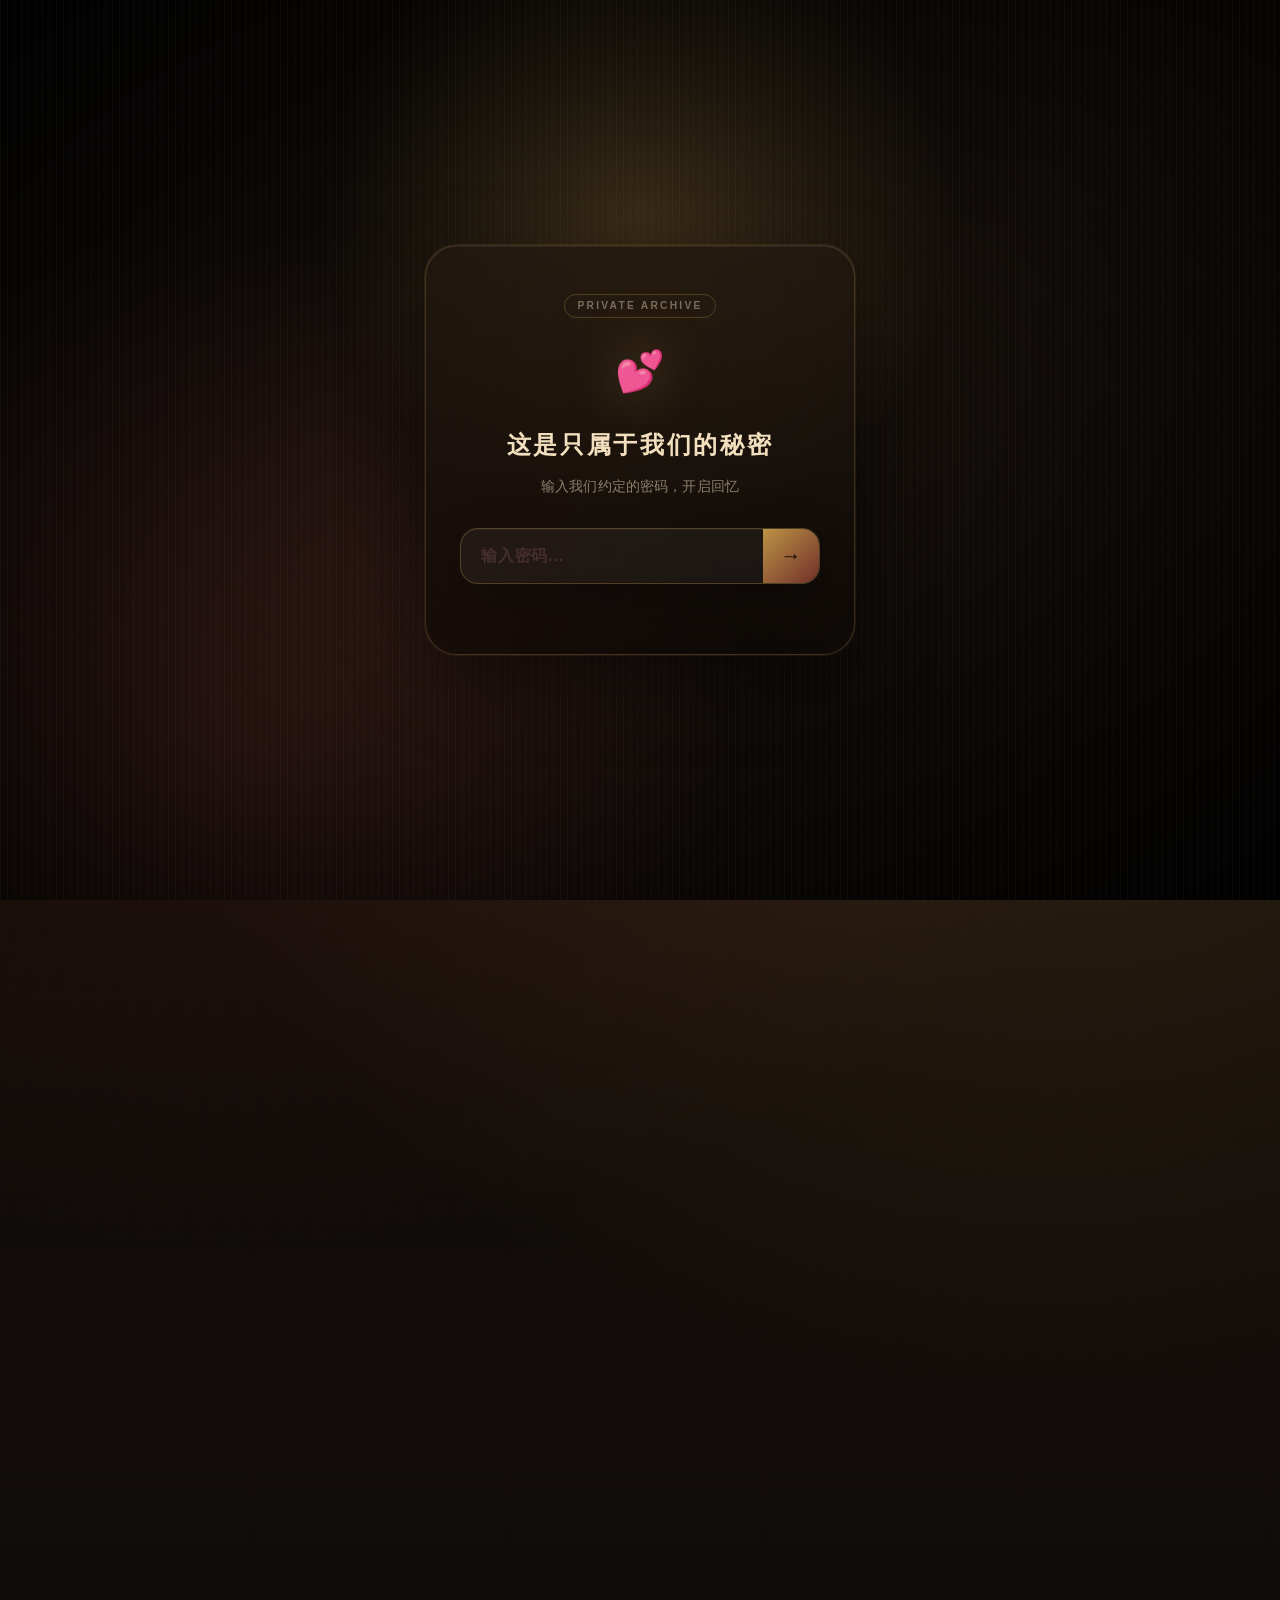
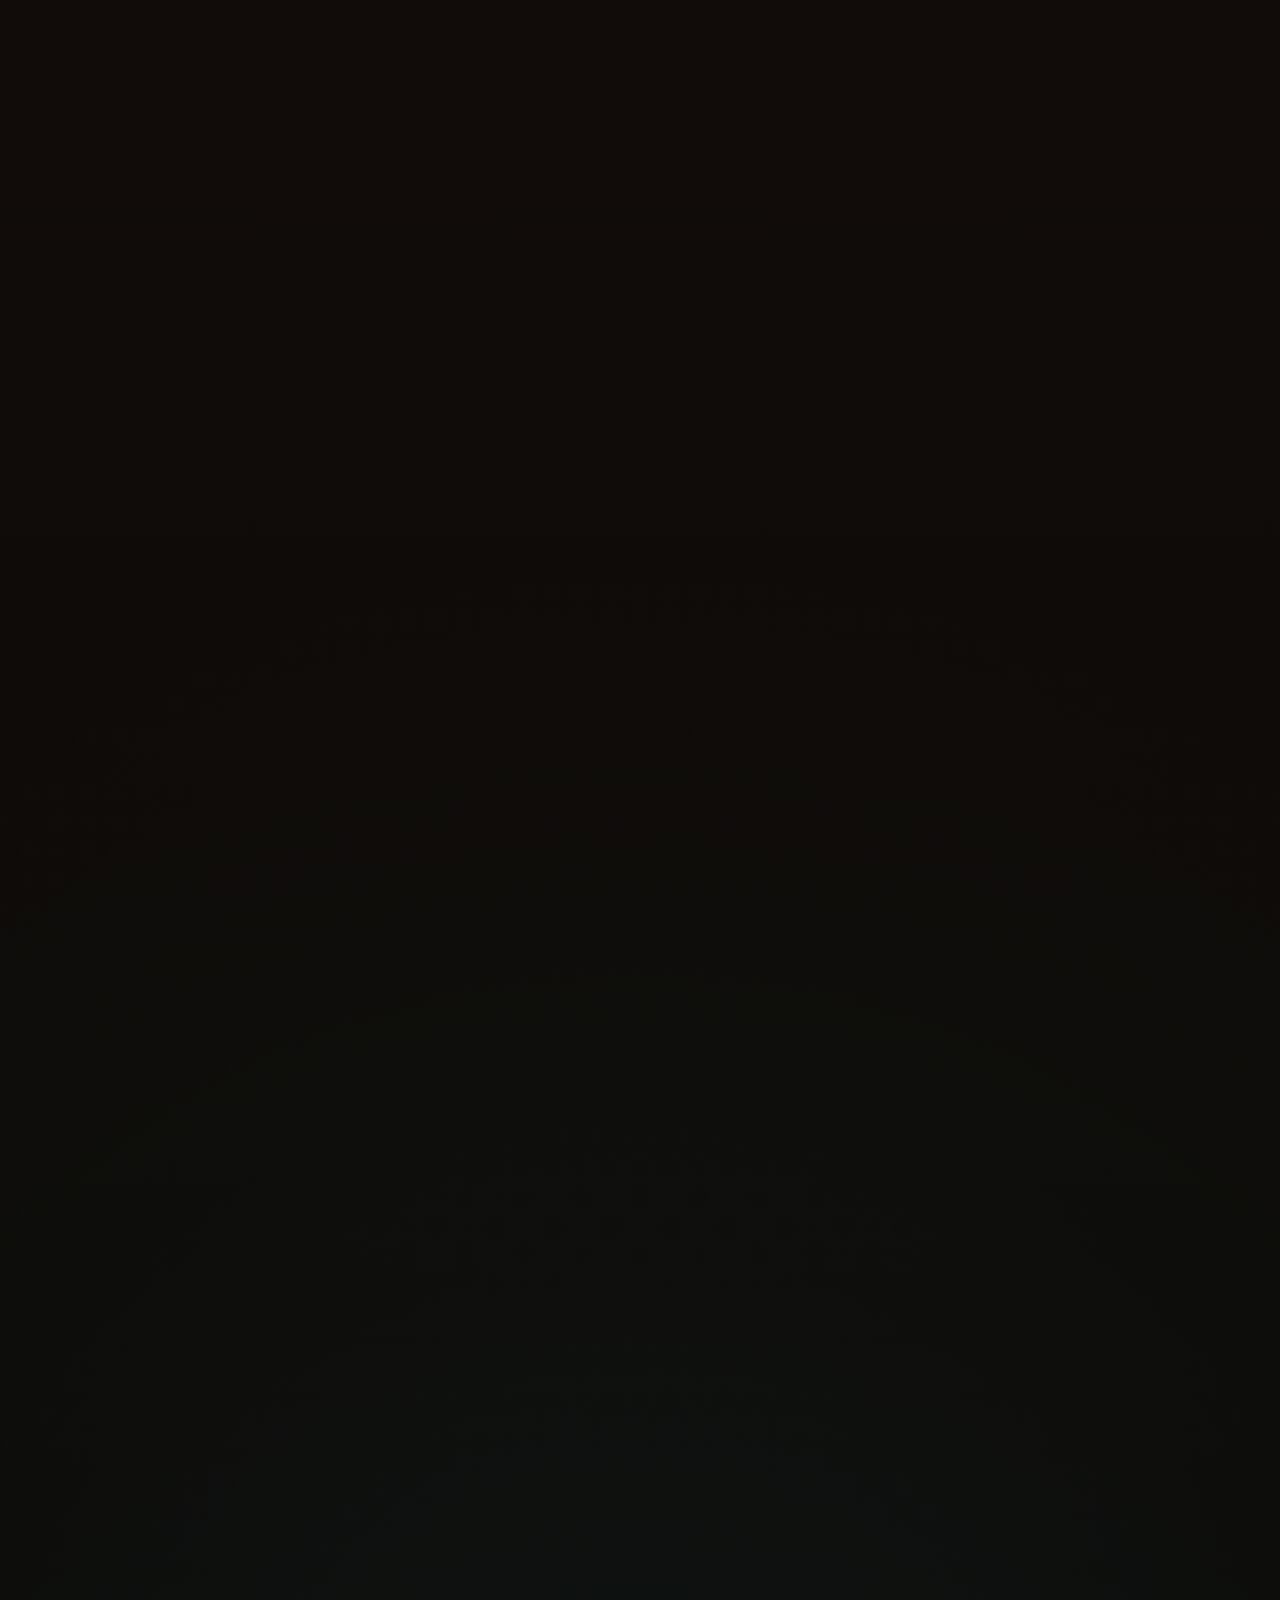
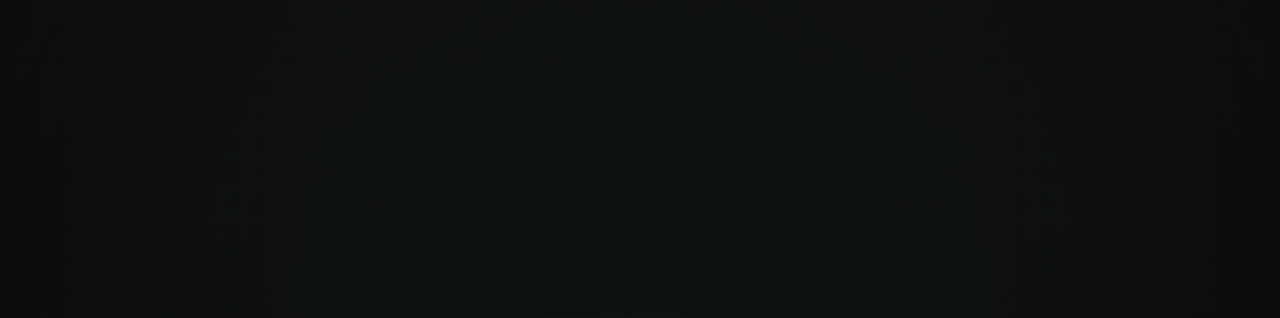
==== commit 7f7fd9f5: "全面改为浪漫粉色风格 + 封面文字「唯吾得欣」+ 花瓣爱心粒子" ====
--- a/memories/index.html
+++ b/memories/index.html
@@ -14,7 +14,7 @@
     <section class="password-screen" id="password-screen">
         <div class="password-overlay"></div>
         <div class="password-card">
-            <div class="password-icon">🕯️</div>
+            <div class="password-icon">💕</div>
             <h2 class="password-title">这是只属于我们的秘密</h2>
             <p class="password-hint">输入我们约定的密码，开启回忆</p>
             <div class="password-input-group">
@@ -36,36 +36,27 @@
 
     <!-- ========== 封面页 ========== -->
     <section class="cover" id="cover">
-        <!-- 浮动光粒子 -->
-        <div class="particles-container" id="particles"></div>
+        <!-- 花瓣粒子 -->
+        <div class="petals-container" id="petals"></div>
 
-        <!-- 暗角 -->
+        <!-- 柔光 -->
+        <div class="cover-glow"></div>
+
+        <!-- 轻暗角 -->
         <div class="cover-vignette"></div>
 
-        <!-- 中心光晕 -->
-        <div class="cover-spotlight"></div>
-
-        <!-- 顶部胶片条 -->
-        <div class="film-strip film-strip-top">
-            <div class="sprocket-holes"></div>
-        </div>
-
         <div class="cover-content">
-            <!-- 装饰 -->
+            <!-- 顶部装饰 -->
             <div class="cover-ornament">
-                <span class="ornament-line"></span>
-                <span class="ornament-star">✦</span>
-                <span class="ornament-line"></span>
+                <span class="ornament-flower">🌸</span>
             </div>
 
             <!-- 主标题 -->
             <h1 class="cover-title" id="cover-title"></h1>
 
-            <!-- 分割装饰 -->
+            <!-- 爱心分割 -->
             <div class="cover-divider">
-                <span class="divider-dot">·</span>
                 <span class="divider-heart">♥</span>
-                <span class="divider-dot">·</span>
             </div>
 
             <!-- 副标题 -->
@@ -73,26 +64,18 @@
 
             <!-- 纪念日 -->
             <div class="cover-since">
-                <span class="since-line"></span>
-                <span class="since-text">SINCE 2024</span>
-                <span class="since-line"></span>
+                <span class="since-icon">💕</span>
+                <span class="since-text">Since 2024</span>
             </div>
-        </div>
-
-        <!-- 底部胶片条 -->
-        <div class="film-strip film-strip-bottom">
-            <div class="sprocket-holes"></div>
         </div>
 
         <!-- 进入按钮 -->
         <button class="enter-btn" id="enter-btn">
-            <span class="enter-btn-inner">
-                <span class="enter-btn-text">翻 开 回 忆</span>
-                <span class="enter-btn-arrow">→</span>
-            </span>
+            <span class="enter-btn-text">翻 开 回 忆</span>
+            <span class="enter-btn-heart">💌</span>
         </button>
 
-        <p class="cover-hint">轻触以上，开启时光</p>
+        <p class="cover-hint">轻触以上 · 开启我们的故事</p>
     </section>
 
     <!-- ========== 主内容区 ========== -->
--- a/memories/style.css
+++ b/memories/style.css
@@ -2,21 +2,24 @@
    复古胶片风回忆录 — 样式表
    ============================================ */
 
-/* --- CSS 变量 (复古暖色系) --- */
+/* --- CSS 变量 (浪漫粉色系) --- */
 :root {
-    --cream: #faf3e6;
-    --paper: #f0e4d0;
-    --warm-tan: #c4956a;
-    --sepia: #8b7355;
-    --dark-brown: #4a3728;
-    --deep-brown: #2c1810;
-    --vintage-red: #c41e3a;
-    --faded-red: #a0524a;
-    --gold: #b8860b;
-    --dark-gold: #8b6914;
-    --shadow-soft: 0 4px 20px rgba(44, 24, 16, 0.10);
-    --shadow-card: 0 8px 32px rgba(44, 24, 16, 0.14);
-    --shadow-hover: 0 16px 40px rgba(44, 24, 16, 0.20);
+    --cream: #fff5f5;
+    --paper: #fff0f0;
+    --warm-tan: #e8a0a0;
+    --sepia: #c97a7a;
+    --dark-brown: #7a4040;
+    --deep-brown: #5c2d2d;
+    --vintage-red: #e85d6d;
+    --faded-red: #d4737c;
+    --gold: #e8988a;
+    --dark-gold: #c97a6e;
+    --pink-light: #ffe0e5;
+    --pink-soft: #ffd4da;
+    --rose: #e8919b;
+    --shadow-soft: 0 4px 20px rgba(120, 40, 40, 0.08);
+    --shadow-card: 0 8px 32px rgba(120, 40, 40, 0.12);
+    --shadow-hover: 0 16px 40px rgba(120, 40, 40, 0.18);
     --font-title: 'KaiTi', 'STKaiti', '楷体', cursive;
     --font-body: 'Songti SC', 'STSong', '宋体', 'SimSun', serif;
     --font-decorative: 'KaiTi', 'STKaiti', '楷体', serif;
@@ -77,8 +80,8 @@
     align-items: center;
     justify-content: center;
     background:
-        radial-gradient(ellipse at 50% 40%, rgba(196, 149, 106, 0.2) 0%, transparent 70%),
-        linear-gradient(180deg, #f5e6d3 0%, #eed9c0 50%, #e8d0b0 100%);
+        radial-gradient(ellipse at 50% 40%, rgba(255, 182, 170, 0.2) 0%, transparent 70%),
+        linear-gradient(180deg, #fff0ee 0%, #ffe8e5 50%, #fff2f0 100%);
     transition: opacity 0.6s ease, transform 0.6s ease;
 }
 
@@ -223,7 +226,7 @@
 }
 
 /* ============================================
-   封面页 — 高级电影感
+   封面页 — 浪漫花瓣雨
    ============================================ */
 .cover {
     position: fixed;
@@ -234,10 +237,10 @@
     align-items: center;
     justify-content: center;
     background:
-        radial-gradient(ellipse at 50% 30%, rgba(196, 149, 106, 0.12) 0%, transparent 60%),
-        radial-gradient(ellipse at 30% 70%, rgba(139, 90, 60, 0.08) 0%, transparent 50%),
-        radial-gradient(ellipse at 80% 60%, rgba(180, 130, 90, 0.06) 0%, transparent 50%),
-        linear-gradient(180deg, #1a1008 0%, #1f1409 30%, #1c1108 60%, #1a0f07 100%);
+        radial-gradient(ellipse at 50% 20%, rgba(255, 182, 170, 0.25) 0%, transparent 55%),
+        radial-gradient(ellipse at 25% 65%, rgba(255, 160, 150, 0.12) 0%, transparent 45%),
+        radial-gradient(ellipse at 75% 55%, rgba(255, 175, 165, 0.12) 0%, transparent 45%),
+        linear-gradient(180deg, #fff0ee 0%, #ffe8e5 25%, #fff2f0 50%, #ffece8 75%, #fff0ee 100%);
     transition: transform 0.9s cubic-bezier(0.4, 0, 0.2, 1), opacity 0.9s cubic-bezier(0.4, 0, 0.2, 1);
     overflow: hidden;
 }
@@ -248,35 +251,35 @@
     pointer-events: none;
 }
 
-/* --- 中心光晕 --- */
-.cover-spotlight {
+/* --- 柔光 --- */
+.cover-glow {
     position: absolute;
     top: 50%;
     left: 50%;
     transform: translate(-50%, -50%);
-    width: min(600px, 90vw);
-    height: min(700px, 80vh);
-    background: radial-gradient(ellipse at center, rgba(201, 169, 110, 0.10) 0%, rgba(180, 140, 80, 0.04) 40%, transparent 70%);
+    width: min(500px, 85vw);
+    height: min(600px, 75vh);
+    background: radial-gradient(ellipse at center, rgba(255, 200, 190, 0.25) 0%, rgba(255, 180, 170, 0.08) 45%, transparent 70%);
     pointer-events: none;
-    animation: spotlight-breathe 4s ease-in-out infinite;
-}
-
-@keyframes spotlight-breathe {
-    0%, 100% { opacity: 0.8; transform: translate(-50%, -50%) scale(1); }
-    50% { opacity: 1; transform: translate(-50%, -50%) scale(1.06); }
-}
-
-/* --- 暗角 --- */
+    animation: glow-breathe 4s ease-in-out infinite;
+}
+
+@keyframes glow-breathe {
+    0%, 100% { opacity: 0.7; transform: translate(-50%, -50%) scale(1); }
+    50% { opacity: 1; transform: translate(-50%, -50%) scale(1.08); }
+}
+
+/* --- 暗角(轻) --- */
 .cover-vignette {
     position: absolute;
     inset: 0;
-    background: radial-gradient(ellipse at center, transparent 50%, rgba(0, 0, 0, 0.5) 100%);
+    background: radial-gradient(ellipse at center, transparent 55%, rgba(180, 120, 120, 0.12) 100%);
     pointer-events: none;
     z-index: 1;
 }
 
-/* --- 浮动光粒子 --- */
-.particles-container {
+/* --- 花瓣容器 --- */
+.petals-container {
     position: absolute;
     inset: 0;
     pointer-events: none;
@@ -284,64 +287,28 @@
     overflow: hidden;
 }
 
-.particle {
+.petal {
     position: absolute;
-    border-radius: 50%;
-    background: radial-gradient(circle, rgba(220, 190, 140, 0.9) 0%, rgba(200, 160, 100, 0) 100%);
-    animation: float-up linear infinite;
-}
-
-@keyframes float-up {
+    font-size: 1.2rem;
+    animation: petal-fall linear infinite;
+    filter: blur(0.5px);
+}
+
+@keyframes petal-fall {
     0% {
-        transform: translateY(0) translateX(0) scale(1);
+        transform: translateY(-10vh) translateX(0) rotate(0deg) scale(0.8);
         opacity: 0;
     }
-    10% {
-        opacity: 1;
-    }
-    60% {
-        opacity: 0.6;
+    8% {
+        opacity: 0.85;
+    }
+    70% {
+        opacity: 0.5;
     }
     100% {
-        transform: translateY(-100vh) translateX(40px) scale(0.3);
+        transform: translateY(105vh) translateX(60px) rotate(360deg) scale(0.4);
         opacity: 0;
     }
-}
-
-/* --- 胶片条 --- */
-.film-strip {
-    width: min(85%, 500px);
-    height: 32px;
-    position: relative;
-    z-index: 2;
-    background: linear-gradient(180deg, #2a1a0c 0%, #1a0f06 40%, #2a1a0c 100%);
-    border-radius: 2px;
-    box-shadow:
-        0 4px 20px rgba(0, 0, 0, 0.5),
-        inset 0 1px 0 rgba(255, 255, 255, 0.03);
-}
-
-.sprocket-holes {
-    width: 100%;
-    height: 100%;
-    background-image:
-        repeating-linear-gradient(
-            90deg,
-            transparent,
-            transparent 16px,
-            rgba(20, 12, 6, 0.8) 16px,
-            rgba(20, 12, 6, 0.8) 20px,
-            transparent 20px,
-            transparent 36px
-        );
-}
-
-.film-strip-top {
-    margin-bottom: 12px;
-}
-
-.film-strip-bottom {
-    margin-top: 12px;
 }
 
 /* --- 封面文字 --- */
@@ -358,45 +325,38 @@
     display: flex;
     align-items: center;
     justify-content: center;
-    gap: 12px;
-    margin-bottom: 28px;
-}
-
-.ornament-line {
-    display: block;
-    width: 40px;
-    height: 1px;
-    background: linear-gradient(90deg, transparent, rgba(201, 169, 110, 0.5), transparent);
-}
-
-.ornament-star {
-    color: #c9a96e;
-    font-size: 0.7rem;
-    animation: star-twinkle 2s ease-in-out infinite;
-}
-
-@keyframes star-twinkle {
-    0%, 100% { opacity: 0.4; }
-    50% { opacity: 1; }
+    margin-bottom: 24px;
+}
+
+.ornament-flower {
+    font-size: 2rem;
+    animation: flower-float 3s ease-in-out infinite;
+    filter: drop-shadow(0 0 8px rgba(255, 150, 150, 0.3));
+}
+
+@keyframes flower-float {
+    0%, 100% { transform: translateY(0) rotate(0deg); }
+    25% { transform: translateY(-4px) rotate(5deg); }
+    75% { transform: translateY(2px) rotate(-5deg); }
 }
 
 /* 主标题 */
 .cover-title {
     font-family: var(--font-title);
-    font-size: clamp(2rem, 5vw, 3.2rem);
-    color: #f0dfc0;
-    letter-spacing: 0.1em;
-    line-height: 1.6;
+    font-size: clamp(2.4rem, 6vw, 4rem);
+    color: #c9485e;
+    letter-spacing: 0.15em;
+    line-height: 1.5;
     text-shadow:
-        0 0 40px rgba(200, 160, 100, 0.25),
-        0 2px 4px rgba(0, 0, 0, 0.5);
-    animation: title-glow 4s ease-in-out infinite;
+        0 0 30px rgba(220, 100, 120, 0.2),
+        0 1px 3px rgba(180, 60, 80, 0.15);
+    animation: title-romantic 4s ease-in-out infinite;
     margin: 0;
 }
 
-@keyframes title-glow {
-    0%, 100% { text-shadow: 0 0 40px rgba(200, 160, 100, 0.25), 0 2px 4px rgba(0,0,0,0.5); }
-    50% { text-shadow: 0 0 60px rgba(220, 180, 120, 0.40), 0 2px 4px rgba(0,0,0,0.5); }
+@keyframes title-romantic {
+    0%, 100% { text-shadow: 0 0 30px rgba(220, 100, 120, 0.2), 0 1px 3px rgba(180, 60, 80, 0.15); }
+    50% { text-shadow: 0 0 50px rgba(240, 130, 150, 0.35), 0 1px 3px rgba(180, 60, 80, 0.15); }
 }
 
 /* 分割装饰 */
@@ -404,33 +364,31 @@
     display: flex;
     align-items: center;
     justify-content: center;
-    gap: 16px;
-    margin: 20px 0;
-}
-
-.divider-dot {
-    color: rgba(201, 169, 110, 0.5);
-    font-size: 0.5rem;
+    margin: 18px 0;
 }
 
 .divider-heart {
-    color: #c9a96e;
-    font-size: 0.85rem;
-    animation: heart-glow 1.5s ease-in-out infinite;
-}
-
-@keyframes heart-glow {
-    0%, 100% { opacity: 0.5; transform: scale(1); }
-    50% { opacity: 1; transform: scale(1.2); }
+    color: #e85d6d;
+    font-size: 1.1rem;
+    animation: heart-beat-cover 1.2s ease-in-out infinite;
+    filter: drop-shadow(0 0 6px rgba(232, 93, 109, 0.3));
+}
+
+@keyframes heart-beat-cover {
+    0%, 100% { opacity: 0.7; transform: scale(1); }
+    15% { opacity: 1; transform: scale(1.25); }
+    30% { opacity: 0.8; transform: scale(1); }
+    45% { opacity: 1; transform: scale(1.15); }
+    60% { opacity: 0.8; transform: scale(1); }
 }
 
 /* 副标题 */
 .cover-subtitle {
     font-family: var(--font-decorative);
-    font-size: clamp(0.9rem, 1.8vw, 1.15rem);
-    color: rgba(200, 170, 120, 0.8);
+    font-size: clamp(0.95rem, 1.8vw, 1.2rem);
+    color: rgba(180, 90, 100, 0.75);
     margin: 0 auto;
-    letter-spacing: 0.25em;
+    letter-spacing: 0.22em;
 }
 
 /* 纪念日 */
@@ -438,22 +396,20 @@
     display: flex;
     align-items: center;
     justify-content: center;
-    gap: 14px;
+    gap: 8px;
     margin-top: 28px;
 }
 
-.since-line {
-    display: block;
-    width: 30px;
-    height: 1px;
-    background: rgba(201, 169, 110, 0.35);
+.since-icon {
+    font-size: 1rem;
+    animation: heart-beat-cover 2s ease-in-out infinite;
 }
 
 .since-text {
     font-family: var(--font-decorative);
-    font-size: 0.7rem;
-    letter-spacing: 0.35em;
-    color: rgba(180, 150, 110, 0.6);
+    font-size: 0.72rem;
+    letter-spacing: 0.3em;
+    color: rgba(180, 110, 120, 0.55);
 }
 
 /* --- 进入按钮 --- */
@@ -461,27 +417,20 @@
     position: relative;
     z-index: 3;
     margin-top: 28px;
-    padding: 16px 48px;
-    background: transparent;
-    color: #d4b87a;
-    border: 1.5px solid rgba(200, 160, 100, 0.4);
+    padding: 15px 44px;
+    background: linear-gradient(135deg, #e8919b, #d4737c);
+    color: #fff;
+    border: none;
     font-family: var(--font-decorative);
-    font-size: 1rem;
-    letter-spacing: 0.3em;
+    font-size: 1.05rem;
+    letter-spacing: 0.25em;
     cursor: pointer;
-    transition: all 0.5s cubic-bezier(0.4, 0, 0.2, 1);
-    position: relative;
+    border-radius: 50px;
+    box-shadow:
+        0 6px 24px rgba(220, 120, 140, 0.3),
+        0 2px 8px rgba(200, 100, 120, 0.15);
+    transition: all 0.4s cubic-bezier(0.4, 0, 0.2, 1);
     overflow: hidden;
-    border-radius: 2px;
-}
-
-.enter-btn::before {
-    content: '';
-    position: absolute;
-    inset: 0;
-    background: linear-gradient(135deg, rgba(200, 160, 100, 0.08), rgba(180, 130, 80, 0.03));
-    opacity: 0;
-    transition: opacity 0.5s ease;
 }
 
 .enter-btn::after {
@@ -491,52 +440,41 @@
     left: 50%;
     width: 0;
     height: 0;
-    background: rgba(220, 190, 140, 0.08);
+    background: rgba(255, 255, 255, 0.2);
     border-radius: 50%;
     transform: translate(-50%, -50%);
     transition: width 0.6s ease, height 0.6s ease;
 }
 
 .enter-btn:hover {
-    border-color: rgba(220, 180, 120, 0.7);
-    color: #e8d5b0;
-    text-shadow: 0 0 20px rgba(200, 160, 100, 0.3);
+    background: linear-gradient(135deg, #ed9fa8, #df8b93);
     box-shadow:
-        0 0 30px rgba(200, 160, 100, 0.1),
-        inset 0 0 30px rgba(200, 160, 100, 0.03);
-    transform: translateY(-1px);
-}
-
-.enter-btn:hover::before {
-    opacity: 1;
+        0 8px 30px rgba(220, 120, 140, 0.4),
+        0 3px 12px rgba(200, 100, 120, 0.2);
+    transform: translateY(-2px);
 }
 
 .enter-btn:hover::after {
-    width: 400px;
-    height: 400px;
+    width: 350px;
+    height: 350px;
 }
 
 .enter-btn:active {
-    transform: translateY(0);
+    transform: translateY(0) scale(0.97);
     transition: transform 0.1s ease;
 }
 
-.enter-btn-inner {
+.enter-btn-text {
     position: relative;
     z-index: 1;
-    display: flex;
-    align-items: center;
-    gap: 12px;
-}
-
-.enter-btn-arrow {
-    display: inline-block;
-    transition: transform 0.3s ease;
-    font-size: 1.1rem;
-}
-
-.enter-btn:hover .enter-btn-arrow {
-    transform: translateX(4px);
+}
+
+.enter-btn-heart {
+    position: relative;
+    z-index: 1;
+    margin-left: 8px;
+    font-size: 1rem;
+    animation: heart-beat-cover 1.5s ease-in-out infinite;
 }
 
 /* --- 封面提示 --- */
@@ -546,65 +484,59 @@
     margin-top: 18px;
     font-family: var(--font-body);
     font-size: 0.7rem;
-    color: rgba(180, 150, 110, 0.4);
-    letter-spacing: 0.15em;
+    color: rgba(180, 120, 130, 0.45);
+    letter-spacing: 0.12em;
     animation: hint-fade 2.5s ease-in-out infinite;
 }
 
 @keyframes hint-fade {
-    0%, 100% { opacity: 0.3; }
-    50% { opacity: 0.7; }
+    0%, 100% { opacity: 0.35; }
+    50% { opacity: 0.75; }
 }
 
 /* ============================================
-   密码锁屏跟随封面风格
+   密码锁屏 — 浪漫风格
    ============================================ */
-.password-screen {
-    background:
-        radial-gradient(ellipse at 50% 40%, rgba(196, 149, 106, 0.08) 0%, transparent 60%),
-        linear-gradient(180deg, #1a1008 0%, #1f1409 50%, #1c1108 100%);
-}
-
 .password-card {
-    color: #f0dfc0;
+    color: var(--dark-brown);
 }
 
 .password-title {
-    color: #e0d0b0;
+    color: #c9485e;
 }
 
 .password-hint {
-    color: rgba(200, 170, 120, 0.7);
+    color: rgba(180, 90, 100, 0.7);
 }
 
 .password-input-group {
-    background: rgba(255, 255, 255, 0.06);
-    border-color: rgba(200, 160, 100, 0.3);
+    background: rgba(255, 240, 240, 0.7);
+    border-color: rgba(220, 140, 150, 0.35);
 }
 
 .password-input-group:focus-within {
-    border-color: rgba(220, 180, 120, 0.6);
-    box-shadow: 0 0 30px rgba(200, 160, 100, 0.1);
+    border-color: rgba(220, 120, 140, 0.6);
+    box-shadow: 0 0 30px rgba(240, 150, 160, 0.15);
 }
 
 .password-input {
-    color: #f0dfc0;
+    color: #7a4040;
 }
 
 .password-input::placeholder {
-    color: rgba(180, 150, 110, 0.4);
+    color: rgba(180, 110, 120, 0.4);
 }
 
 .password-submit {
-    background: linear-gradient(135deg, rgba(200, 160, 100, 0.3), rgba(160, 120, 70, 0.2));
+    background: linear-gradient(135deg, #e8919b, #d4737c);
 }
 
 .password-submit:hover {
-    background: linear-gradient(135deg, rgba(220, 180, 120, 0.4), rgba(180, 140, 90, 0.3));
+    background: linear-gradient(135deg, #ed9fa8, #df8b93);
 }
 
 .password-error {
-    color: #d4756b;
+    color: #e85d6d;
 }
 
 /* ============================================
@@ -633,16 +565,16 @@
     align-items: center;
     gap: 10px;
     padding: 8px 16px 8px 8px;
-    background: rgba(44, 24, 16, 0.85);
+    background: rgba(255, 240, 240, 0.85);
     backdrop-filter: blur(10px);
     border-radius: 30px;
-    border: 1px solid rgba(196, 149, 106, 0.3);
+    border: 1px solid rgba(220, 150, 160, 0.3);
     box-shadow: var(--shadow-soft);
     transition: all var(--transition-medium);
 }
 
 .music-player:hover {
-    background: rgba(44, 24, 16, 0.95);
+    background: rgba(255, 235, 235, 0.95);
     box-shadow: var(--shadow-hover);
 }
 
@@ -650,7 +582,7 @@
     width: 40px;
     height: 40px;
     border-radius: 50%;
-    border: 2px solid var(--warm-tan);
+    border: 2px solid rgba(220, 140, 150, 0.5);
     background: transparent;
     cursor: pointer;
     display: flex;
@@ -662,8 +594,8 @@
 }
 
 .music-btn:hover {
-    border-color: var(--cream);
-    background: rgba(250, 243, 230, 0.1);
+    border-color: #e8919b;
+    background: rgba(232, 145, 155, 0.08);
 }
 
 .music-btn .music-note {
@@ -694,13 +626,13 @@
 .music-title {
     font-family: var(--font-decorative);
     font-size: 0.75rem;
-    color: var(--cream);
+    color: #7a4040;
     letter-spacing: 0.05em;
 }
 
 .music-artist {
     font-size: 0.65rem;
-    color: var(--warm-tan);
+    color: #c97a7a;
     opacity: 0.8;
 }
 
@@ -908,31 +840,26 @@
    ============================================ */
 @media (max-width: 768px) {
     .cover-title {
-        font-size: 1.7rem;
+        font-size: 2rem;
     }
 
     .cover-subtitle {
         font-size: 0.85rem;
     }
 
-    .cover-spotlight {
-        width: 90vw;
-        height: 60vh;
+    .cover-glow {
+        width: 85vw;
+        height: 55vh;
     }
 
     .enter-btn {
-        padding: 14px 36px;
+        padding: 14px 34px;
         font-size: 0.9rem;
     }
 
-    .film-strip {
-        width: 90%;
-        height: 24px;
-    }
-
-    .cover-ornament { margin-bottom: 20px; }
-    .cover-divider { margin: 16px 0; }
-    .cover-since { margin-top: 22px; }
+    .cover-ornament { margin-bottom: 18px; }
+    .cover-divider { margin: 14px 0; }
+    .cover-since { margin-top: 20px; }
 
     /* 时间轴左对齐 */
     .timeline-line {
@@ -991,7 +918,7 @@
 
 @media (max-width: 400px) {
     .cover-title {
-        font-size: 1.4rem;
+        font-size: 1.6rem;
     }
 
     .cover-content {
@@ -999,15 +926,13 @@
     }
 
     .enter-btn {
-        padding: 12px 30px;
+        padding: 12px 28px;
         font-size: 0.85rem;
     }
 
-    .cover-ornament { gap: 8px; margin-bottom: 16px; }
-    .ornament-line { width: 25px; }
-    .cover-divider { margin: 12px 0; gap: 10px; }
-    .cover-since { margin-top: 18px; gap: 10px; }
-    .since-line { width: 20px; }
+    .cover-ornament { margin-bottom: 14px; }
+    .cover-divider { margin: 10px 0; }
+    .cover-since { margin-top: 16px; }
 
     .memory-card,
     .memory-card:nth-child(odd),
@@ -1034,3 +959,724 @@
     .cover { position: relative; }
     .main-content { opacity: 1; }
 }
+
+/* =========================================================
+   RETRO NOIR PRO THEME — 复古酷酷大厂感视觉升级
+   说明：保留原 HTML / JS 结构，只覆盖视觉系统。
+   ========================================================= */
+
+:root {
+    color-scheme: dark;
+
+    /* 核心色：黑咖底 + 铜金 + 暗红 + 微量青绿，复古但不土 */
+    --cream: #f4e6c6;
+    --paper: #0b0806;
+    --warm-tan: #c88d45;
+    --sepia: #b08a63;
+    --dark-brown: #ead8b8;
+    --deep-brown: #080604;
+    --vintage-red: #d74b3f;
+    --faded-red: #81332e;
+    --gold: #d7a84d;
+    --dark-gold: #7a5526;
+
+    --noir: #090604;
+    --noir-2: #110c09;
+    --panel: rgba(24, 17, 12, 0.72);
+    --panel-solid: #17110d;
+    --panel-bright: rgba(47, 33, 23, 0.72);
+    --line-soft: rgba(216, 172, 96, 0.20);
+    --line-strong: rgba(230, 187, 102, 0.45);
+    --text-main: #f2dfbd;
+    --text-muted: rgba(242, 223, 189, 0.66);
+    --text-faint: rgba(242, 223, 189, 0.42);
+    --accent-cyan: #55d6c2;
+
+    --shadow-soft: 0 12px 36px rgba(0, 0, 0, 0.32);
+    --shadow-card: 0 24px 80px rgba(0, 0, 0, 0.46), 0 0 0 1px rgba(216, 172, 96, 0.12);
+    --shadow-hover: 0 34px 100px rgba(0, 0, 0, 0.58), 0 0 42px rgba(216, 139, 61, 0.16);
+
+    --font-title: "Cinzel", "Playfair Display", "Noto Serif SC", "STKaiti", "KaiTi", serif;
+    --font-body: Inter, ui-sans-serif, -apple-system, BlinkMacSystemFont, "Segoe UI", "Noto Serif SC", "Songti SC", serif;
+    --font-decorative: "Cormorant Garamond", "Noto Serif SC", "STKaiti", "KaiTi", serif;
+
+    --radius-xl: 32px;
+    --radius-lg: 24px;
+    --radius-md: 16px;
+    --transition-slow: 0.9s cubic-bezier(0.16, 1, 0.3, 1);
+    --transition-medium: 0.36s cubic-bezier(0.16, 1, 0.3, 1);
+}
+
+html {
+    background: var(--noir);
+}
+
+body {
+    position: relative;
+    min-height: 100vh;
+    background:
+        radial-gradient(circle at 18% 0%, rgba(127, 45, 38, 0.42) 0%, transparent 34%),
+        radial-gradient(circle at 82% 12%, rgba(205, 145, 64, 0.22) 0%, transparent 30%),
+        radial-gradient(circle at 50% 100%, rgba(38, 89, 82, 0.14) 0%, transparent 38%),
+        linear-gradient(180deg, #080604 0%, #120d0a 38%, #0a0807 100%);
+    color: var(--text-main);
+    letter-spacing: 0.01em;
+}
+
+body::before,
+body::after {
+    content: '';
+    position: fixed;
+    inset: 0;
+    pointer-events: none;
+    z-index: 0;
+}
+
+body::before {
+    background:
+        linear-gradient(90deg, rgba(255,255,255,0.025) 1px, transparent 1px),
+        linear-gradient(180deg, rgba(255,255,255,0.018) 1px, transparent 1px);
+    background-size: 72px 72px;
+    mask-image: radial-gradient(circle at 50% 16%, black 0%, transparent 72%);
+    opacity: 0.44;
+}
+
+body::after {
+    background:
+        radial-gradient(circle at var(--pointer-x, 50%) var(--pointer-y, 25%), rgba(215, 168, 77, 0.11), transparent 28%),
+        radial-gradient(ellipse at center, transparent 46%, rgba(0, 0, 0, 0.58) 100%);
+    mix-blend-mode: screen;
+}
+
+::selection {
+    background: rgba(215, 168, 77, 0.32);
+    color: #fff4d6;
+}
+
+::-webkit-scrollbar {
+    width: 10px;
+}
+
+::-webkit-scrollbar-track {
+    background: #090604;
+}
+
+::-webkit-scrollbar-thumb {
+    background: linear-gradient(180deg, rgba(215,168,77,0.78), rgba(129,51,46,0.88));
+    border: 2px solid #090604;
+    border-radius: 999px;
+}
+
+/* 胶片颗粒：更明显但克制 */
+.film-grain {
+    opacity: 0.105;
+    mix-blend-mode: soft-light;
+    background-size: 160px 160px;
+}
+
+/* ========================
+   锁屏：高端暗房通行证
+   ======================== */
+.password-screen {
+    z-index: 220;
+    background:
+        radial-gradient(circle at 50% 24%, rgba(215, 168, 77, 0.20) 0%, transparent 34%),
+        radial-gradient(circle at 18% 82%, rgba(129, 51, 46, 0.28) 0%, transparent 40%),
+        linear-gradient(145deg, #070504 0%, #140e0a 52%, #070504 100%);
+}
+
+.password-overlay {
+    background:
+        repeating-linear-gradient(90deg, rgba(244,230,198,0.028) 0 1px, transparent 1px 7px),
+        radial-gradient(ellipse at center, transparent 34%, rgba(0, 0, 0, 0.72) 100%);
+}
+
+.password-card {
+    max-width: 430px;
+    padding: 44px 34px 38px;
+    background: linear-gradient(180deg, rgba(32, 23, 16, 0.78), rgba(12, 8, 6, 0.62));
+    border: 1px solid var(--line-soft);
+    border-radius: var(--radius-xl);
+    box-shadow: var(--shadow-card), inset 0 1px 0 rgba(255, 255, 255, 0.06);
+    backdrop-filter: blur(24px) saturate(128%);
+}
+
+.password-card::before {
+    content: 'PRIVATE ARCHIVE';
+    display: inline-block;
+    margin-bottom: 18px;
+    padding: 6px 12px;
+    border: 1px solid rgba(215, 168, 77, 0.26);
+    border-radius: 999px;
+    color: var(--text-faint);
+    font: 700 0.64rem/1 Inter, ui-sans-serif, sans-serif;
+    letter-spacing: 0.22em;
+}
+
+.password-icon {
+    color: var(--gold);
+    filter: drop-shadow(0 0 26px rgba(215, 168, 77, 0.32));
+}
+
+.password-title {
+    color: var(--text-main);
+    font-weight: 800;
+    letter-spacing: 0.11em;
+}
+
+.password-hint {
+    color: var(--text-muted);
+}
+
+.password-input-group {
+    height: 56px;
+    background: rgba(255, 255, 255, 0.045);
+    border: 1px solid rgba(215, 168, 77, 0.28);
+    border-radius: 18px;
+    box-shadow: inset 0 1px 0 rgba(255, 255, 255, 0.06), 0 18px 50px rgba(0, 0, 0, 0.26);
+}
+
+.password-input-group:focus-within {
+    border-color: rgba(85, 214, 194, 0.52);
+    box-shadow: 0 0 0 4px rgba(85, 214, 194, 0.07), 0 20px 70px rgba(0, 0, 0, 0.34);
+}
+
+.password-input {
+    padding-left: 20px;
+    color: #fff1d2;
+    font-family: Inter, ui-sans-serif, sans-serif;
+    font-weight: 650;
+}
+
+.password-submit {
+    width: 56px;
+    height: 56px;
+    background: linear-gradient(135deg, rgba(215, 168, 77, 0.86), rgba(129, 51, 46, 0.82));
+    color: #130b06;
+    font-weight: 900;
+}
+
+.password-submit:hover {
+    background: linear-gradient(135deg, #f0bf65, #d74b3f);
+    box-shadow: 0 0 28px rgba(215, 168, 77, 0.24);
+}
+
+.password-error {
+    color: #ff8d7f;
+    font-family: Inter, ui-sans-serif, sans-serif;
+    letter-spacing: 0.04em;
+}
+
+/* ========================
+   封面：复古黑胶电影海报
+   ======================== */
+.cover {
+    background:
+        radial-gradient(circle at var(--cover-x, 50%) var(--cover-y, 40%), rgba(215, 168, 77, 0.16), transparent 28%),
+        radial-gradient(circle at 20% 16%, rgba(129, 51, 46, 0.42) 0%, transparent 32%),
+        radial-gradient(circle at 78% 16%, rgba(85, 214, 194, 0.10) 0%, transparent 24%),
+        linear-gradient(145deg, #070504 0%, #160f0a 52%, #080605 100%);
+    isolation: isolate;
+}
+
+.cover::before,
+.cover::after {
+    content: '';
+    position: absolute;
+    inset: 0;
+    pointer-events: none;
+}
+
+.cover::before {
+    z-index: 0;
+    background:
+        linear-gradient(115deg, transparent 0 38%, rgba(255,255,255,0.035) 43%, transparent 49% 100%),
+        repeating-linear-gradient(0deg, rgba(255,255,255,0.03) 0 1px, transparent 1px 5px);
+    opacity: 0.72;
+}
+
+.cover::after {
+    z-index: 1;
+    border: 18px solid rgba(12, 8, 6, 0.48);
+    box-shadow: inset 0 0 0 1px rgba(215, 168, 77, 0.14), inset 0 0 120px rgba(0, 0, 0, 0.72);
+}
+
+.cover.hidden {
+    transform: translateY(-108%) scale(0.985);
+}
+
+.cover-spotlight {
+    width: min(860px, 96vw);
+    height: min(860px, 86vh);
+    background: radial-gradient(ellipse at center, rgba(215, 168, 77, 0.18) 0%, rgba(129, 51, 46, 0.09) 38%, transparent 70%);
+    filter: blur(8px);
+}
+
+.cover-vignette {
+    background: radial-gradient(ellipse at center, transparent 42%, rgba(0, 0, 0, 0.76) 100%);
+}
+
+.film-strip {
+    height: 34px;
+    width: min(86%, 680px);
+    background: linear-gradient(180deg, #0b0705 0%, #21150d 50%, #0b0705 100%);
+    border: 1px solid rgba(215, 168, 77, 0.18);
+    box-shadow: 0 16px 48px rgba(0, 0, 0, 0.52), inset 0 0 18px rgba(215, 168, 77, 0.06);
+}
+
+.sprocket-holes {
+    background-image:
+        repeating-linear-gradient(90deg, transparent 0 15px, rgba(244, 230, 198, 0.16) 15px 21px, transparent 21px 36px),
+        linear-gradient(180deg, transparent 0 35%, rgba(244, 230, 198, 0.08) 35% 65%, transparent 65% 100%);
+}
+
+.cover-content {
+    max-width: min(760px, 88vw);
+    padding: clamp(24px, 5vw, 54px);
+    border: 1px solid rgba(215, 168, 77, 0.20);
+    border-radius: 34px;
+    background:
+        linear-gradient(180deg, rgba(23, 16, 11, 0.58), rgba(9, 6, 4, 0.34)),
+        radial-gradient(circle at 50% 0%, rgba(215, 168, 77, 0.12), transparent 52%);
+    box-shadow: var(--shadow-card), inset 0 1px 0 rgba(255, 255, 255, 0.06);
+    backdrop-filter: blur(18px) saturate(130%);
+}
+
+.cover-ornament {
+    margin-bottom: 30px;
+}
+
+.ornament-line,
+.since-line {
+    height: 1px;
+    background: linear-gradient(90deg, transparent, rgba(215, 168, 77, 0.75), transparent);
+}
+
+.ornament-star,
+.divider-heart {
+    color: var(--gold);
+    text-shadow: 0 0 18px rgba(215, 168, 77, 0.42);
+}
+
+.cover-title {
+    color: #f7e8c8;
+    font-size: clamp(2.4rem, 7.5vw, 5.6rem);
+    line-height: 1.18;
+    font-weight: 900;
+    letter-spacing: clamp(0.06em, 1vw, 0.16em);
+    text-wrap: balance;
+    text-shadow:
+        0 1px 0 #5b3d1c,
+        0 0 34px rgba(215, 168, 77, 0.20),
+        0 20px 80px rgba(0, 0, 0, 0.72);
+}
+
+.cover-title::first-letter {
+    color: #ffd98b;
+}
+
+.cover-subtitle {
+    display: inline-flex;
+    align-items: center;
+    justify-content: center;
+    color: var(--text-muted);
+    font-family: Inter, ui-sans-serif, sans-serif;
+    font-size: clamp(0.72rem, 1.5vw, 0.96rem);
+    font-weight: 800;
+    text-transform: uppercase;
+    letter-spacing: 0.34em;
+}
+
+.cover-divider {
+    margin: 28px 0 24px;
+}
+
+.cover-since {
+    margin-top: 30px;
+}
+
+.since-text {
+    color: var(--text-faint);
+    font-family: Inter, ui-sans-serif, sans-serif;
+    font-weight: 800;
+    letter-spacing: 0.32em;
+}
+
+.enter-btn {
+    margin-top: 34px;
+    padding: 17px 54px;
+    border: 1px solid rgba(215, 168, 77, 0.44);
+    border-radius: 999px;
+    background: rgba(13, 9, 6, 0.34);
+    color: #f4e6c6;
+    font-family: Inter, ui-sans-serif, sans-serif;
+    font-weight: 900;
+    letter-spacing: 0.22em;
+    box-shadow: 0 18px 56px rgba(0, 0, 0, 0.34), inset 0 1px 0 rgba(255, 255, 255, 0.06);
+    backdrop-filter: blur(16px);
+}
+
+.enter-btn::before {
+    background: linear-gradient(135deg, rgba(215, 168, 77, 0.88), rgba(129, 51, 46, 0.86));
+}
+
+.enter-btn:hover {
+    border-color: rgba(255, 217, 139, 0.82);
+    color: #130c08;
+    box-shadow: 0 26px 80px rgba(0, 0, 0, 0.48), 0 0 46px rgba(215, 168, 77, 0.18);
+    transform: translateY(-3px);
+}
+
+.enter-btn:hover::before {
+    opacity: 1;
+}
+
+.enter-btn-inner {
+    font-size: 0.92rem;
+}
+
+.enter-btn-arrow {
+    color: inherit;
+}
+
+.cover-hint {
+    color: var(--text-faint);
+    font-family: Inter, ui-sans-serif, sans-serif;
+}
+
+.particle {
+    background: radial-gradient(circle, rgba(255, 224, 164, 0.94) 0%, rgba(215, 168, 77, 0.34) 36%, rgba(215, 168, 77, 0) 72%);
+    filter: blur(0.2px);
+}
+
+/* ========================
+   主内容：暗黑时间轴 / 金属卡片
+   ======================== */
+.main-content {
+    position: relative;
+    z-index: 1;
+    min-height: 100vh;
+    background:
+        radial-gradient(circle at 12% 12%, rgba(129, 51, 46, 0.22), transparent 26%),
+        radial-gradient(circle at 88% 2%, rgba(215, 168, 77, 0.12), transparent 24%),
+        linear-gradient(180deg, rgba(9, 6, 4, 0.20), rgba(9, 6, 4, 0.0));
+}
+
+.timeline {
+    max-width: 1160px;
+    padding-top: 110px;
+}
+
+.timeline-line {
+    width: 1px;
+    background: linear-gradient(180deg, transparent 0%, rgba(215,168,77,0.0) 2%, rgba(215,168,77,0.72) 12%, rgba(85,214,194,0.42) 50%, rgba(129,51,46,0.78) 88%, transparent 100%);
+    box-shadow: 0 0 24px rgba(215, 168, 77, 0.28);
+}
+
+.memory-card {
+    counter-increment: memory;
+    align-items: stretch;
+    margin-bottom: 118px;
+    transform: translateY(56px) scale(0.985);
+    transition: opacity 0.8s ease, transform 0.9s cubic-bezier(0.16, 1, 0.3, 1);
+}
+
+.memory-card.revealed {
+    transform: translateY(0) scale(1);
+}
+
+.memory-card::before {
+    content: counter(memory, decimal-leading-zero);
+    width: 42px;
+    height: 42px;
+    border: 1px solid rgba(215, 168, 77, 0.55);
+    background: radial-gradient(circle at 35% 30%, #ffd98b, #9a5b29 52%, #24120a 100%);
+    color: #120b06;
+    font: 900 0.68rem/1 Inter, ui-sans-serif, sans-serif;
+    letter-spacing: 0.04em;
+    display: flex;
+    align-items: center;
+    justify-content: center;
+    box-shadow: 0 0 0 8px rgba(215, 168, 77, 0.08), 0 0 34px rgba(215, 168, 77, 0.34);
+}
+
+.photo-wrapper {
+    width: 320px;
+    padding: 10px;
+    border-radius: 28px;
+    background:
+        linear-gradient(145deg, rgba(244,230,198,0.16), rgba(244,230,198,0.04)),
+        linear-gradient(180deg, rgba(29,20,14,0.96), rgba(10,7,5,0.96));
+    border: 1px solid rgba(215, 168, 77, 0.24);
+    box-shadow: var(--shadow-card);
+    transform: rotate(var(--tilt, -2deg)) translateZ(0);
+    overflow: hidden;
+}
+
+.memory-card:nth-child(even) .photo-wrapper {
+    transform: rotate(var(--tilt, 2deg)) translateZ(0);
+}
+
+.photo-wrapper::before {
+    content: '';
+    position: absolute;
+    inset: 10px;
+    border-radius: 20px;
+    border: 1px solid rgba(244, 230, 198, 0.12);
+    pointer-events: none;
+    z-index: 2;
+}
+
+.photo-wrapper::after {
+    content: 'ARCHIVE';
+    position: absolute;
+    left: 22px;
+    bottom: 18px;
+    z-index: 3;
+    padding: 5px 9px;
+    border-radius: 999px;
+    background: rgba(8, 6, 4, 0.62);
+    color: rgba(244, 230, 198, 0.58);
+    font: 900 0.56rem/1 Inter, ui-sans-serif, sans-serif;
+    letter-spacing: 0.18em;
+    backdrop-filter: blur(8px);
+}
+
+.photo-wrapper:hover,
+.memory-card:nth-child(even) .photo-wrapper:hover {
+    transform: rotate(0deg) translateY(-8px) scale(1.025);
+    box-shadow: var(--shadow-hover);
+}
+
+.photo-wrapper img,
+.photo-placeholder {
+    height: 238px;
+    border-radius: 20px;
+}
+
+.photo-wrapper img {
+    filter: sepia(0.24) saturate(0.88) contrast(1.08) brightness(0.88);
+    transition: filter var(--transition-medium), transform var(--transition-medium);
+}
+
+.photo-wrapper:hover img {
+    filter: sepia(0.10) saturate(1.04) contrast(1.06) brightness(0.98);
+    transform: scale(1.035);
+}
+
+.photo-placeholder {
+    background:
+        radial-gradient(circle at 50% 38%, rgba(215, 168, 77, 0.22), transparent 36%),
+        linear-gradient(145deg, #22170f, #0b0705);
+    color: rgba(244, 230, 198, 0.55);
+    font-family: Inter, ui-sans-serif, sans-serif;
+}
+
+.memory-text {
+    align-self: center;
+    padding: 26px 30px;
+    border: 1px solid rgba(215, 168, 77, 0.18);
+    border-radius: 28px;
+    background:
+        linear-gradient(180deg, rgba(28, 20, 14, 0.76), rgba(9, 6, 4, 0.46)),
+        radial-gradient(circle at 0% 0%, rgba(215, 168, 77, 0.12), transparent 44%);
+    box-shadow: var(--shadow-soft), inset 0 1px 0 rgba(255,255,255,0.05);
+    backdrop-filter: blur(18px) saturate(120%);
+}
+
+.memory-date {
+    color: #ffd98b;
+    font-family: Inter, ui-sans-serif, sans-serif;
+    font-size: 0.72rem;
+    font-weight: 900;
+    letter-spacing: 0.22em;
+    text-transform: uppercase;
+}
+
+.memory-date::before {
+    content: '◉';
+    color: var(--accent-cyan);
+    text-shadow: 0 0 16px rgba(85, 214, 194, 0.44);
+}
+
+.memory-caption {
+    margin-top: 12px;
+    color: rgba(244, 230, 198, 0.82);
+    font-size: 1.02rem;
+    line-height: 2;
+    text-shadow: 0 1px 0 rgba(0,0,0,0.26);
+}
+
+.memory-card:nth-child(odd) .photo-wrapper {
+    margin-right: 36px;
+}
+
+.memory-card:nth-child(even) .photo-wrapper {
+    margin-left: 36px;
+}
+
+/* 音乐播放器：悬浮黑胶胶囊 */
+.music-player {
+    z-index: 210;
+    top: 22px;
+    right: 22px;
+    padding: 8px 16px 8px 8px;
+    background: rgba(12, 8, 6, 0.62);
+    border: 1px solid rgba(215, 168, 77, 0.24);
+    box-shadow: 0 18px 60px rgba(0, 0, 0, 0.42), inset 0 1px 0 rgba(255,255,255,0.06);
+    backdrop-filter: blur(18px) saturate(130%);
+}
+
+.music-player:hover {
+    background: rgba(20, 14, 10, 0.82);
+    border-color: rgba(215, 168, 77, 0.44);
+}
+
+.music-btn {
+    border: 1px solid rgba(215, 168, 77, 0.45);
+    background: radial-gradient(circle at 35% 32%, rgba(244,230,198,0.18), rgba(215,168,77,0.06));
+    color: var(--gold);
+}
+
+.music-btn:hover {
+    border-color: rgba(85, 214, 194, 0.58);
+    background: rgba(85, 214, 194, 0.08);
+    box-shadow: 0 0 24px rgba(85, 214, 194, 0.12);
+}
+
+.music-title {
+    color: var(--text-main);
+    font-family: Inter, ui-sans-serif, sans-serif;
+    font-weight: 850;
+}
+
+.music-artist {
+    color: var(--text-faint);
+    font-family: Inter, ui-sans-serif, sans-serif;
+}
+
+.footer {
+    color: var(--text-main);
+}
+
+.footer-divider {
+    width: 92px;
+    height: 1px;
+    background: linear-gradient(90deg, transparent, rgba(215,168,77,0.74), transparent);
+}
+
+.footer-text {
+    filter: drop-shadow(0 0 26px rgba(215, 168, 77, 0.24));
+}
+
+.footer-sub {
+    color: var(--text-muted);
+    font-family: Inter, ui-sans-serif, sans-serif;
+}
+
+@media (max-width: 768px) {
+    body::before {
+        background-size: 54px 54px;
+        opacity: 0.30;
+    }
+
+    .cover::after {
+        border-width: 10px;
+    }
+
+    .cover-content {
+        border-radius: 26px;
+    }
+
+    .cover-title {
+        font-size: clamp(2rem, 11vw, 3.35rem);
+        letter-spacing: 0.08em;
+    }
+
+    .cover-subtitle {
+        letter-spacing: 0.20em;
+    }
+
+    .timeline {
+        padding-top: 88px;
+    }
+
+    .timeline-line {
+        left: 26px;
+    }
+
+    .memory-card,
+    .memory-card:nth-child(odd),
+    .memory-card:nth-child(even) {
+        padding-left: 56px;
+        margin-bottom: 74px;
+    }
+
+    .memory-card::before {
+        left: 26px;
+        width: 34px;
+        height: 34px;
+        font-size: 0.58rem;
+    }
+
+    .memory-card:nth-child(odd) .photo-wrapper,
+    .memory-card:nth-child(even) .photo-wrapper {
+        width: 100%;
+        max-width: 340px;
+        margin: 0 0 18px 0;
+    }
+
+    .photo-wrapper img,
+    .photo-placeholder {
+        height: 210px;
+    }
+
+    .memory-text {
+        width: 100%;
+        padding: 22px 20px;
+        border-radius: 22px;
+    }
+
+    .music-player {
+        right: 14px;
+        bottom: 16px;
+        top: auto;
+    }
+}
+
+@media (max-width: 400px) {
+    .password-card {
+        padding: 34px 20px 30px;
+        border-radius: 24px;
+    }
+
+    .enter-btn {
+        padding: 14px 32px;
+        letter-spacing: 0.16em;
+    }
+
+    .memory-card,
+    .memory-card:nth-child(odd),
+    .memory-card:nth-child(even) {
+        padding-left: 44px;
+    }
+
+    .timeline-line,
+    .memory-card::before {
+        left: 22px;
+    }
+
+    .photo-wrapper img,
+    .photo-placeholder {
+        height: 176px;
+    }
+}
+
+@media (prefers-reduced-motion: reduce) {
+    *, *::before, *::after {
+        animation-duration: 0.001ms !important;
+        animation-iteration-count: 1 !important;
+        scroll-behavior: auto !important;
+        transition-duration: 0.001ms !important;
+    }
+}
